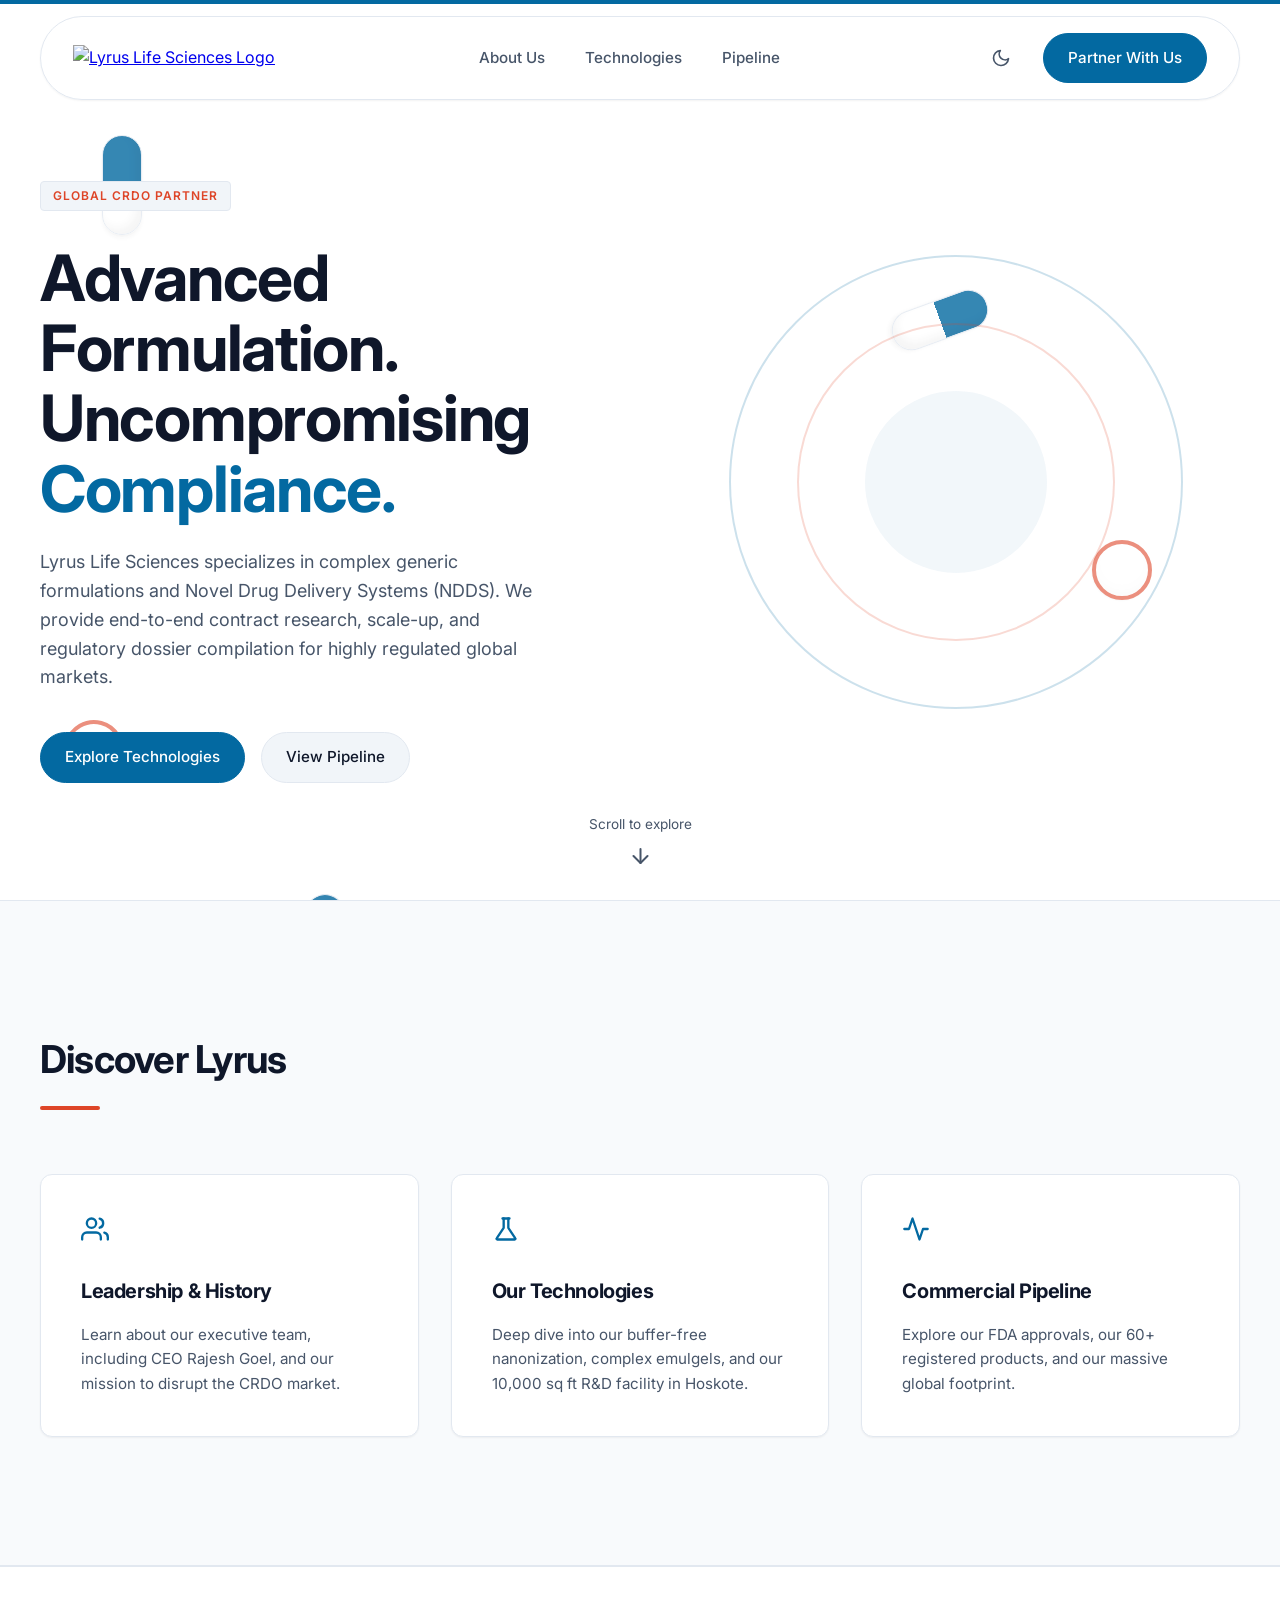
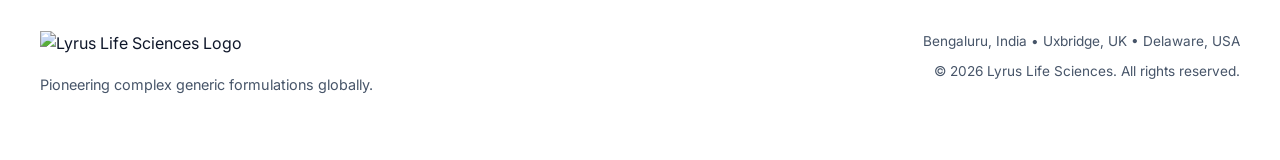
==== pages/website/index.html @ afac27ed "Initial commit: Lyrus Life Sciences Prototype" ====
<!doctype html>
<html lang="en" data-theme="light">
  <head>
    <meta charset="UTF-8" />
    <meta name="viewport" content="width=device-width, initial-scale=1.0" />
    <meta name="description" content="Lyrus Life Sciences - Global Contract Research and Development Organization" />
    <title>Lyrus Life Sciences | CRDO</title>
    <link rel="stylesheet" href="./style.css" />
    <link href="https://fonts.googleapis.com/css2?family=Inter:wght@300;400;500;600;700&display=swap" rel="stylesheet">
  </head>
  <body>
    <div class="scroll-progress"></div>

    <!-- Pharmaceutical Parallax Background (Flowing Tablets) -->
    <div class="parallax-bg">
      <div class="pill-shape flow-1"></div>
      <div class="tablet-shape flow-2"></div>
      <div class="pill-shape flow-3"></div>
      <div class="tablet-shape flow-4"></div>
      <div class="pill-shape flow-5"></div>
    </div>

    <!-- Floating Pill Navigation -->
    <header class="navbar">
      <div class="nav-container">
        <div class="logo">
          <a href="index.html"><img src="https://www.lyruslife.com/wp-content/uploads/2016/11/Lyrus-Logo-150-x-80-2-1.png" alt="Lyrus Life Sciences Logo" height="35"></a>
        </div>
        <ul class="nav-links">
          <li><a href="about.html">About Us</a></li>
          <li><a href="technologies.html">Technologies</a></li>
          <li><a href="pipeline.html">Pipeline</a></li>
        </ul>
        <div class="nav-actions">
          <button id="theme-toggle" class="icon-btn" aria-label="Toggle Theme">
            <svg id="moon-icon" xmlns="http://www.w3.org/2000/svg" width="20" height="20" viewBox="0 0 24 24" fill="none" stroke="currentColor" stroke-width="2" stroke-linecap="round" stroke-linejoin="round"><path d="M21 12.79A9 9 0 1 1 11.21 3 7 7 0 0 0 21 12.79z"></path></svg>
            <svg id="sun-icon" style="display:none;" xmlns="http://www.w3.org/2000/svg" width="20" height="20" viewBox="0 0 24 24" fill="none" stroke="currentColor" stroke-width="2" stroke-linecap="round" stroke-linejoin="round"><circle cx="12" cy="12" r="5"></circle><line x1="12" y1="1" x2="12" y2="3"></line><line x1="12" y1="21" x2="12" y2="23"></line><line x1="4.22" y1="4.22" x2="5.64" y2="5.64"></line><line x1="18.36" y1="18.36" x2="19.78" y2="19.78"></line><line x1="1" y1="12" x2="3" y2="12"></line><line x1="21" y1="12" x2="23" y2="12"></line><line x1="4.22" y1="19.78" x2="5.64" y2="18.36"></line><line x1="18.36" y1="5.64" x2="19.78" y2="4.22"></line></svg>
          </button>
          <a href="#" class="btn-primary">Partner With Us</a>
        </div>
      </div>
    </header>

    <main>
      <!-- Fluid Asymmetrical Hero -->
      <section class="hero hidden-scroll">
        <div class="hero-container">
          <div class="hero-content">
            <div class="badge">Global CRDO Partner</div>
            <h1>Advanced Formulation.<br/>Uncompromising <span class="highlight">Compliance.</span></h1>
            <p>Lyrus Life Sciences specializes in complex generic formulations and Novel Drug Delivery Systems (NDDS). We provide end-to-end contract research, scale-up, and regulatory dossier compilation for highly regulated global markets.</p>
            <div class="hero-actions">
              <a href="technologies.html" class="btn-primary">Explore Technologies</a>
              <a href="pipeline.html" class="btn-secondary">View Pipeline</a>
            </div>
          </div>
          <div class="hero-visual">
            <div class="visual-abstract">
              <div class="circle circle-1"></div>
              <div class="circle circle-2"></div>
              <div class="circle circle-3"></div>
            </div>
          </div>
        </div>
        <div class="scroll-indicator">
          <span>Scroll to explore</span>
          <svg xmlns="http://www.w3.org/2000/svg" width="24" height="24" viewBox="0 0 24 24" fill="none" stroke="currentColor" stroke-width="2" stroke-linecap="round" stroke-linejoin="round"><line x1="12" y1="5" x2="12" y2="19"></line><polyline points="19 12 12 19 5 12"></polyline></svg>
        </div>
      </section>

      <!-- Quick Links Section -->
      <section class="services bg-secondary">
        <div class="section-header hidden-scroll">
          <h2>Discover Lyrus</h2>
          <div class="divider"></div>
        </div>
        
        <div class="services-grid focus-grid">
          <a href="about.html" style="text-decoration: none; color: inherit;">
            <div class="card hidden-scroll delay-1">
              <div class="card-icon">
                <svg xmlns="http://www.w3.org/2000/svg" width="28" height="28" viewBox="0 0 24 24" fill="none" stroke="currentColor" stroke-width="2" stroke-linecap="round" stroke-linejoin="round"><path d="M17 21v-2a4 4 0 0 0-4-4H5a4 4 0 0 0-4 4v2"></path><circle cx="9" cy="7" r="4"></circle><path d="M23 21v-2a4 4 0 0 0-3-3.87"></path><path d="M16 3.13a4 4 0 0 1 0 7.75"></path></svg>
              </div>
              <h3>Leadership & History</h3>
              <p>Learn about our executive team, including CEO Rajesh Goel, and our mission to disrupt the CRDO market.</p>
            </div>
          </a>
          <a href="technologies.html" style="text-decoration: none; color: inherit;">
            <div class="card hidden-scroll delay-2">
              <div class="card-icon">
                <svg xmlns="http://www.w3.org/2000/svg" width="28" height="28" viewBox="0 0 24 24" fill="none" stroke="currentColor" stroke-width="2" stroke-linecap="round" stroke-linejoin="round"><path d="M9 3H15"></path><path d="M10 3V11L4 20C3.7 20.4 4 21 4.5 21H19.5C20 21 20.3 20.4 20 20L14 11V3"></path></svg>
              </div>
              <h3>Our Technologies</h3>
              <p>Deep dive into our buffer-free nanonization, complex emulgels, and our 10,000 sq ft R&D facility in Hoskote.</p>
            </div>
          </a>
          <a href="pipeline.html" style="text-decoration: none; color: inherit;">
            <div class="card hidden-scroll delay-3">
              <div class="card-icon">
                <svg xmlns="http://www.w3.org/2000/svg" width="28" height="28" viewBox="0 0 24 24" fill="none" stroke="currentColor" stroke-width="2" stroke-linecap="round" stroke-linejoin="round"><polyline points="22 12 18 12 15 21 9 3 6 12 2 12"></polyline></svg>
              </div>
              <h3>Commercial Pipeline</h3>
              <p>Explore our FDA approvals, our 60+ registered products, and our massive global footprint.</p>
            </div>
          </a>
        </div>
      </section>
    </main>

    <footer class="footer">
      <div class="footer-container">
        <div class="footer-info">
          <img src="https://www.lyruslife.com/wp-content/uploads/2016/11/Lyrus-Logo-150-x-80-2-1.png" alt="Lyrus Life Sciences Logo" height="30">
          <p class="footer-desc">Pioneering complex generic formulations globally.</p>
        </div>
        <div class="footer-links">
          <p>Bengaluru, India • Uxbridge, UK • Delaware, USA</p>
          <p>&copy; 2026 Lyrus Life Sciences. All rights reserved.</p>
        </div>
      </div>
    </footer>

    <script type="module" src="./main.js"></script>
  </body>
</html>
---- pages/website/style.css ----
:root {
  /* Default Light Theme */
  --bg-primary: #FFFFFF;
  --bg-secondary: #F8FAFC;
  --bg-tertiary: #F1F5F9;
  --text-primary: #0F172A;
  --text-secondary: #475569;
  --border-color: #E2E8F0;
  --brand-orange: #de4528;
  --brand-blue: #0369A1;
  --brand-blue-hover: #0284C7;
  --shadow-sm: 0 1px 2px 0 rgba(0, 0, 0, 0.05);
  --shadow-md: 0 4px 6px -1px rgba(0, 0, 0, 0.05), 0 2px 4px -1px rgba(0, 0, 0, 0.03);
  --shadow-lg: 0 10px 15px -3px rgba(0, 0, 0, 0.1), 0 4px 6px -2px rgba(0, 0, 0, 0.05);
  --shadow-pill: 0 20px 25px -5px rgba(0, 0, 0, 0.1), 0 10px 10px -5px rgba(0, 0, 0, 0.04);
}

[data-theme="dark"] {
  --bg-primary: #0F172A;
  --bg-secondary: #1E293B;
  --bg-tertiary: #334155;
  --text-primary: #F8FAFC;
  --text-secondary: #94A3B8;
  --border-color: #334155;
  --brand-orange: #f25c3e;
  --brand-blue: #38BDF8;
  --brand-blue-hover: #0EA5E9;
  --shadow-md: 0 4px 6px -1px rgba(0, 0, 0, 0.3);
  --shadow-lg: 0 10px 15px -3px rgba(0, 0, 0, 0.4);
  --shadow-pill: 0 20px 25px -5px rgba(0, 0, 0, 0.5);
}

* { margin: 0; padding: 0; box-sizing: border-box; }

body {
  font-family: 'Inter', sans-serif; background-color: var(--bg-primary); color: var(--text-primary);
  overflow-x: hidden; line-height: 1.6; transition: background-color 0.3s ease, color 0.3s ease;
}

h1, h2, h3 { font-weight: 700; letter-spacing: -0.02em; }
.overflow-hidden { overflow: hidden; }

/* CSS Scroll Progress Bar */
.scroll-progress {
  position: fixed; top: 0; left: 0; width: 100%; height: 4px;
  background: var(--brand-blue); z-index: 1000; transform-origin: 0% 50%;
  animation: scroll-progress-anim linear; animation-timeline: scroll();
}
@keyframes scroll-progress-anim { 0% { transform: scaleX(0); } 100% { transform: scaleX(1); } }

/* Pharmaceutical Parallax Background (Tablets & Capsules) */
.parallax-bg { position: fixed; top: 0; left: 0; width: 100%; height: 100vh; z-index: -1; pointer-events: none; overflow: hidden; }

.pill-shape {
  position: absolute; width: 40px; height: 100px; border-radius: 50px;
  background: linear-gradient(180deg, var(--brand-blue) 50%, var(--bg-primary) 50%);
  border: 1px solid var(--border-color);
  box-shadow: inset -5px -5px 10px rgba(0,0,0,0.05), var(--shadow-md);
  opacity: 0.8;
}

.tablet-shape {
  position: absolute; width: 60px; height: 60px; border-radius: 50%;
  background-color: var(--bg-primary); border: 4px solid var(--brand-orange);
  box-shadow: inset -5px -5px 10px rgba(0,0,0,0.02), var(--shadow-sm);
  opacity: 0.6;
}

/* Flow Animations tied to scroll */
.flow-1 { top: 15%; left: 8%; animation: flow-down 10s linear; animation-timeline: scroll(root block); }
.flow-2 { top: 60%; right: 10%; animation: flow-up 10s linear; animation-timeline: scroll(root block); transform: rotate(45deg); }
.flow-3 { bottom: -10%; left: 25%; animation: flow-up-fast 10s linear; animation-timeline: scroll(root block); transform: rotate(-30deg); }
.flow-4 { top: 80%; left: 5%; animation: flow-down-slow 10s linear; animation-timeline: scroll(root block); transform: rotate(15deg); }
.flow-5 { top: 30%; right: 25%; animation: flow-down 10s linear; animation-timeline: scroll(root block); transform: rotate(70deg); }

@keyframes flow-down { from { transform: translateY(0) rotate(0); } to { transform: translateY(600px) rotate(180deg); } }
@keyframes flow-up { from { transform: translateY(0) rotate(45deg); } to { transform: translateY(-800px) rotate(225deg); } }
@keyframes flow-up-fast { from { transform: translateY(0) rotate(-30deg); } to { transform: translateY(-1000px) rotate(150deg); } }
@keyframes flow-down-slow { from { transform: translateY(0) rotate(15deg); } to { transform: translateY(400px) rotate(90deg); } }

/* Floating Pill Navigation */
.navbar {
  position: fixed; top: 1rem; left: 50%; transform: translateX(-50%); width: 95%; max-width: 1200px; padding: 1rem 2rem;
  background-color: rgba(var(--bg-primary-rgb), 0.85); backdrop-filter: blur(16px); -webkit-backdrop-filter: blur(16px);
  border: 1px solid var(--border-color); border-radius: 50px; z-index: 100; transition: all 0.4s cubic-bezier(0.16, 1, 0.3, 1);
  box-shadow: var(--shadow-sm);
}
[data-theme="light"] .navbar { background-color: rgba(255, 255, 255, 0.85); }
[data-theme="dark"] .navbar { background-color: rgba(15, 23, 42, 0.85); }
.navbar.nav-scrolled { padding: 0.6rem 2rem; width: 90%; max-width: 1000px; box-shadow: var(--shadow-pill); border-color: rgba(128, 128, 128, 0.2); }

.nav-container { display: flex; justify-content: space-between; align-items: center; }
.nav-links { list-style: none; display: flex; gap: 2.5rem; }
.nav-links a { color: var(--text-secondary); text-decoration: none; font-weight: 500; font-size: 0.95rem; transition: color 0.2s ease; }
.nav-links a:hover, .nav-links a.active { color: var(--brand-blue); }

.nav-actions { display: flex; align-items: center; gap: 1.5rem; }
.icon-btn { background: transparent; border: none; color: var(--text-secondary); cursor: pointer; display: flex; padding: 0.5rem; border-radius: 50%; transition: background-color 0.2s ease, color 0.2s ease; }
.icon-btn:hover { background-color: var(--bg-tertiary); color: var(--text-primary); }

/* Buttons */
.btn-primary, .btn-secondary, .btn-outline { padding: 0.75rem 1.5rem; border-radius: 50px; font-weight: 500; text-decoration: none; cursor: pointer; transition: all 0.3s ease; font-size: 0.95rem; display: inline-block; text-align: center; }
.btn-primary { background-color: var(--brand-blue); color: #FFFFFF; border: 1px solid var(--brand-blue); }
.btn-primary:hover { background-color: var(--brand-blue-hover); border-color: var(--brand-blue-hover); transform: translateY(-2px); box-shadow: var(--shadow-md); }
.btn-secondary { background-color: var(--bg-tertiary); color: var(--text-primary); border: 1px solid var(--border-color); }
.btn-secondary:hover { background-color: var(--border-color); transform: translateY(-2px); }
.btn-outline { background-color: transparent; color: var(--brand-blue); border: 1px solid var(--brand-blue); }
.btn-outline:hover { background-color: var(--bg-tertiary); }

/* Hero */
.hero { min-height: 100vh; display: flex; flex-direction: column; justify-content: center; padding: 8rem 2rem 4rem 2rem; position: relative; }
.hero-container { max-width: 1200px; margin: 0 auto; display: grid; grid-template-columns: 1fr 1fr; gap: 4rem; align-items: center; width: 100%; }
.hero-content { max-width: 600px; }
.badge { display: inline-block; padding: 0.25rem 0.75rem; border-radius: 4px; font-size: 0.75rem; font-weight: 600; text-transform: uppercase; letter-spacing: 1px; background-color: var(--bg-tertiary); color: var(--brand-orange); border: 1px solid var(--border-color); margin-bottom: 2rem; }
.hero h1 { font-size: clamp(2.5rem, 5vw, 4rem); line-height: 1.1; margin-bottom: 1.5rem; }
.highlight { color: var(--brand-blue); }
.hero p { font-size: 1.125rem; color: var(--text-secondary); margin-bottom: 2.5rem; max-width: 500px; }
.hero-actions { display: flex; gap: 1rem; }

.hero-visual { position: relative; width: 100%; aspect-ratio: 1; display: flex; justify-content: center; align-items: center; }
.visual-abstract { position: relative; width: 80%; height: 80%; }
.circle { position: absolute; border-radius: 50%; border: 2px solid var(--brand-blue); opacity: 0.2; }
.circle-1 { width: 100%; height: 100%; top: 0; left: 0; animation: spin 20s linear infinite; }
.circle-2 { width: 70%; height: 70%; top: 15%; left: 15%; border-color: var(--brand-orange); animation: spin 15s linear infinite reverse; }
.circle-3 { width: 40%; height: 40%; top: 30%; left: 30%; background: var(--brand-blue); opacity: 0.05; }
@keyframes spin { 100% { transform: rotate(360deg); } }

.scroll-indicator { position: absolute; bottom: 2rem; left: 50%; transform: translateX(-50%); display: flex; flex-direction: column; align-items: center; gap: 0.5rem; color: var(--text-secondary); font-size: 0.85rem; animation: bounce 2s infinite; }
@keyframes bounce { 0%, 20%, 50%, 80%, 100% { transform: translateY(0) translateX(-50%); } 40% { transform: translateY(-10px) translateX(-50%); } 60% { transform: translateY(-5px) translateX(-50%); } }

/* Shared Sections */
.bg-secondary { background-color: var(--bg-secondary); border-top: 1px solid var(--border-color); border-bottom: 1px solid var(--border-color); }
.services, .infrastructure, .global-reach, .page-section { max-width: 1200px; margin: 0 auto; padding: 8rem 2rem; }
.services, .global-reach, .infrastructure { max-width: 100%; padding-left: 2rem; padding-right: 2rem; }
.section-header { margin-bottom: 4rem; max-width: 1200px; margin-inline: auto;}
.section-header h2 { font-size: clamp(2rem, 3vw, 2.5rem); margin-bottom: 1rem; }
.divider { width: 60px; height: 4px; background-color: var(--brand-orange); border-radius: 2px; margin-bottom: 1.5rem; }
.section-header p { color: var(--text-secondary); font-size: 1.1rem; max-width: 600px; }

/* Infrastructure Section */
.infra-container { display: grid; grid-template-columns: 1fr 1fr; gap: 4rem; max-width: 1200px; margin: 0 auto; align-items: center; }
.infra-visual { background-color: var(--bg-tertiary); border: 1px solid var(--border-color); border-radius: 12px; aspect-ratio: 4/3; display: flex; align-items: center; justify-content: center; overflow: hidden; }
.infra-mock-img { display: flex; flex-direction: column; align-items: center; color: var(--text-secondary); gap: 1rem; }
.scroll-scale { animation: scale-up linear; animation-timeline: view(); animation-range: entry 10% cover 50%; }
@keyframes scale-up { from { transform: scale(0.8) translateY(50px); opacity: 0; } to { transform: scale(1) translateY(0); opacity: 1; } }
.infra-content h2 { font-size: 2rem; margin: 1rem 0; }
.infra-content p { color: var(--text-secondary); margin-bottom: 1.5rem; font-size: 1.05rem; }
.infra-list { list-style: none; display: flex; flex-direction: column; gap: 1rem; }
.infra-list li { display: flex; align-items: center; gap: 0.75rem; font-weight: 500; color: var(--text-primary); }
.infra-list svg { color: var(--brand-blue); }

/* Interactive Focus Grid */
.services-grid { display: grid; grid-template-columns: repeat(auto-fit, minmax(320px, 1fr)); gap: 2rem; max-width: 1200px; margin: 0 auto; }
.card { background-color: var(--bg-primary); border: 1px solid var(--border-color); border-radius: 12px; padding: 2.5rem; box-shadow: var(--shadow-sm); transition: transform 0.4s cubic-bezier(0.16, 1, 0.3, 1), box-shadow 0.4s ease, filter 0.4s ease, opacity 0.4s ease; }
.card-icon { color: var(--brand-blue); margin-bottom: 1.5rem; transition: transform 0.3s ease; }
.card h3 { font-size: 1.25rem; margin-bottom: 1rem; }
.card p { color: var(--text-secondary); font-size: 0.95rem; }
.focus-grid:has(.card:hover) .card:not(:hover) { opacity: 0.5; filter: grayscale(40%) blur(1px); transform: scale(0.98); }
.card:hover { transform: translateY(-8px) scale(1.02); box-shadow: var(--shadow-lg); border-color: var(--brand-blue); }
.card:hover .card-icon { transform: scale(1.1); }

/* Pipeline Section */
.pipeline-container { display: flex; align-items: center; justify-content: space-between; gap: 4rem; }
.pipeline-content { flex: 1; }
.badge-success { color: #059669; background-color: rgba(5, 150, 105, 0.1); border-color: rgba(5, 150, 105, 0.2); }
[data-theme="dark"] .badge-success { color: #34D399; }
.pipeline-content h2 { font-size: clamp(1.8rem, 2.5vw, 2.5rem); margin-bottom: 1.5rem; }
.pipeline-content p { color: var(--text-secondary); margin-bottom: 2rem; font-size: 1.1rem;}
.pipeline-stats { display: flex; gap: 3rem; padding: 3rem; background-color: var(--bg-tertiary); border-radius: 16px; border: 1px solid var(--border-color); }
.stat { display: flex; flex-direction: column; }
.stat-number { font-size: 3.5rem; font-weight: 700; color: var(--brand-orange); line-height: 1; }
.stat-label { color: var(--text-primary); font-weight: 500; font-size: 0.95rem; margin-top: 0.75rem; }

/* Content Blocks for Subpages */
.page-header { padding: 10rem 2rem 4rem 2rem; text-align: center; background-color: var(--bg-secondary); border-bottom: 1px solid var(--border-color); }
.page-header h1 { font-size: clamp(2.5rem, 4vw, 3.5rem); margin-bottom: 1rem; }
.page-header p { color: var(--text-secondary); font-size: 1.1rem; max-width: 600px; margin: 0 auto; }
.content-grid { display: grid; grid-template-columns: 1fr 1fr; gap: 3rem; margin-bottom: 4rem; }
.content-block h3 { margin-bottom: 1rem; color: var(--brand-blue); }
.content-block p { color: var(--text-secondary); margin-bottom: 1.5rem; }

/* Profile Cards for Leadership */
.profile-grid { display: grid; grid-template-columns: repeat(auto-fit, minmax(300px, 1fr)); gap: 2rem; }
.profile-card { background-color: var(--bg-primary); border: 1px solid var(--border-color); border-radius: 8px; padding: 2rem; text-align: center; }
.profile-avatar { width: 100px; height: 100px; border-radius: 50%; background-color: var(--bg-tertiary); margin: 0 auto 1.5rem auto; display: flex; align-items: center; justify-content: center; color: var(--text-secondary); font-size: 2rem; font-weight: bold; }
.profile-card h3 { margin-bottom: 0.5rem; }
.profile-title { color: var(--brand-orange); font-weight: 600; font-size: 0.9rem; margin-bottom: 1rem; }

/* Global Footprint */
.horizontal-scroll-container { width: 100vw; position: relative; left: 50%; right: 50%; margin-left: -50vw; margin-right: -50vw; overflow: hidden; padding: 2rem 0; }
.scroll-track { display: flex; gap: 2rem; width: max-content; padding: 0 10vw; animation: slide-left linear; animation-timeline: view(); animation-range: entry 0% cover 100%; }
.market-card { width: 350px; background-color: var(--bg-primary); border: 1px solid var(--border-color); border-radius: 12px; padding: 2rem; box-shadow: var(--shadow-sm); flex-shrink: 0; }
.market-card h3 { color: var(--brand-blue); margin-bottom: 1rem; font-size: 1.25rem; }
.market-card p { color: var(--text-secondary); }
@keyframes slide-left { 0% { transform: translateX(200px); } 100% { transform: translateX(-400px); } }

/* Footer */
.footer { border-top: 1px solid var(--border-color); background-color: var(--bg-primary); padding: 4rem 2rem; }
.footer-container { max-width: 1200px; margin: 0 auto; display: flex; justify-content: space-between; align-items: flex-start; flex-wrap: wrap; gap: 2rem; }
.footer-desc { color: var(--text-secondary); font-size: 0.9rem; margin-top: 1rem; }
.footer-links p { color: var(--text-secondary); font-size: 0.85rem; text-align: right; margin-bottom: 0.5rem; }

/* Entrance Choreography */
.hidden-scroll { opacity: 0; filter: blur(8px); transform: translateY(40px) scale(0.95); transition: opacity 0.8s cubic-bezier(0.16, 1, 0.3, 1), transform 0.8s cubic-bezier(0.16, 1, 0.3, 1), filter 0.8s cubic-bezier(0.16, 1, 0.3, 1); }
.show-scroll { opacity: 1; filter: blur(0); transform: translateY(0) scale(1); }
.delay-1 { transition-delay: 0.1s; }
.delay-2 { transition-delay: 0.2s; }
.delay-3 { transition-delay: 0.3s; }

/* Responsive Adjustments */
@media (max-width: 900px) {
  .hero-container, .infra-container, .content-grid, .pipeline-container { grid-template-columns: 1fr; text-align: center; }
  .hero-content, .infra-content { margin: 0 auto; }
  .hero-actions { justify-content: center; }
  .section-header { text-align: center; }
  .divider { margin-inline: auto; }
  .infra-list { align-items: center; }
  .pipeline-stats { width: 100%; justify-content: space-around; flex-wrap: wrap;}
}
@media (max-width: 768px) {
  .nav-links { display: none; }
  .navbar { border-radius: 8px; width: 95%; }
  .navbar.nav-scrolled { width: 95%; border-radius: 8px; }
  .footer-container { flex-direction: column; text-align: center; }
  .footer-links p { text-align: center; }
}
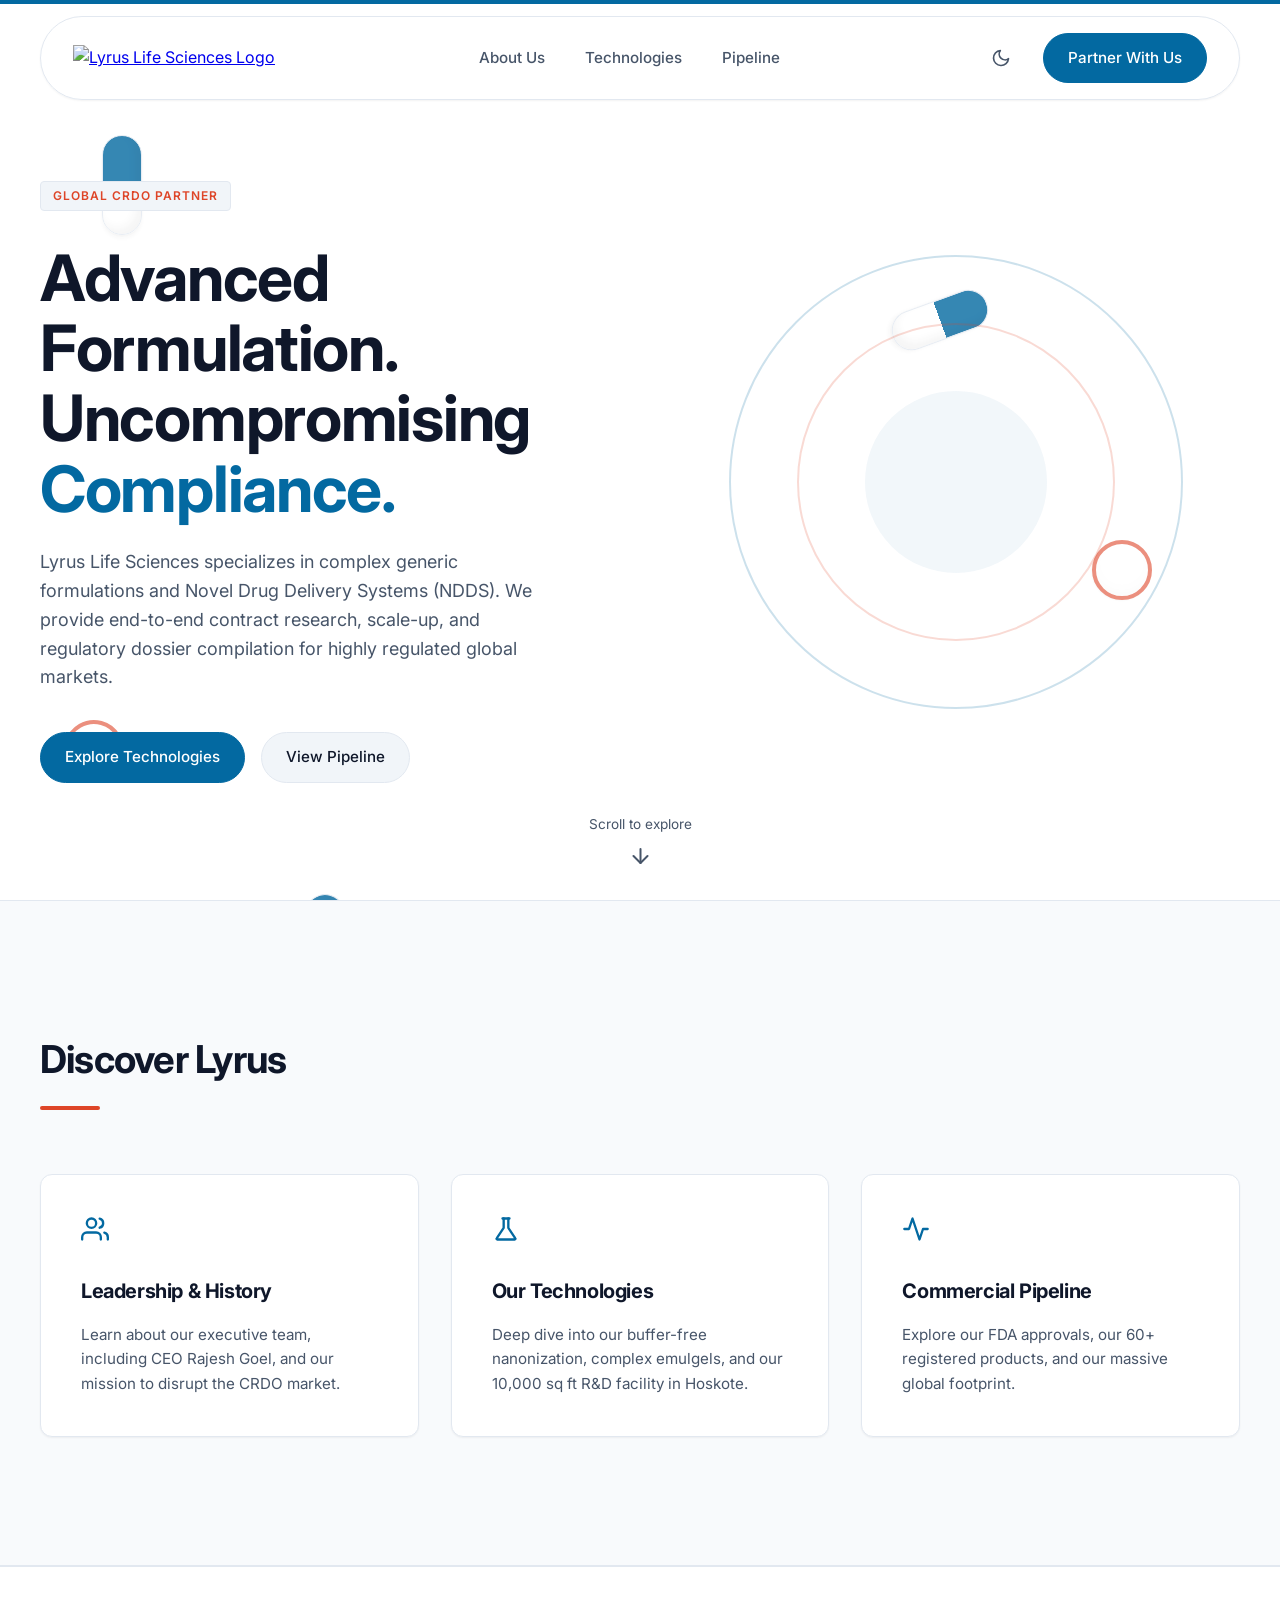
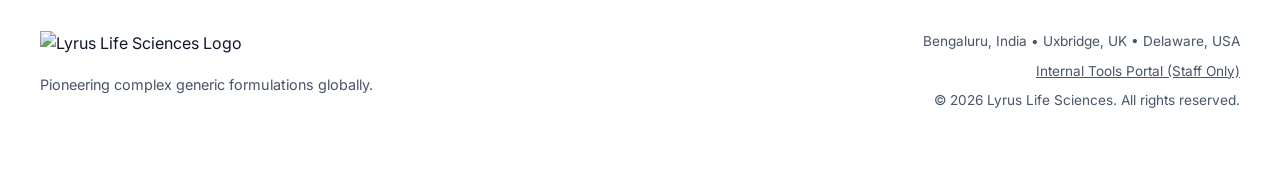
==== commit 4407e85e: "Make internal tools mobile-responsive and add footer link" ====
--- a/pages/website/index.html
+++ b/pages/website/index.html
@@ -32,6 +32,9 @@
           <li><a href="pipeline.html">Pipeline</a></li>
         </ul>
         <div class="nav-actions">
+          <button id="mobile-menu-btn" class="icon-btn mobile-menu-btn" aria-label="Menu">
+            <svg xmlns="http://www.w3.org/2000/svg" width="24" height="24" viewBox="0 0 24 24" fill="none" stroke="currentColor" stroke-width="2" stroke-linecap="round" stroke-linejoin="round"><line x1="3" y1="12" x2="21" y2="12"></line><line x1="3" y1="6" x2="21" y2="6"></line><line x1="3" y1="18" x2="21" y2="18"></line></svg>
+          </button>
           <button id="theme-toggle" class="icon-btn" aria-label="Toggle Theme">
             <svg id="moon-icon" xmlns="http://www.w3.org/2000/svg" width="20" height="20" viewBox="0 0 24 24" fill="none" stroke="currentColor" stroke-width="2" stroke-linecap="round" stroke-linejoin="round"><path d="M21 12.79A9 9 0 1 1 11.21 3 7 7 0 0 0 21 12.79z"></path></svg>
             <svg id="sun-icon" style="display:none;" xmlns="http://www.w3.org/2000/svg" width="20" height="20" viewBox="0 0 24 24" fill="none" stroke="currentColor" stroke-width="2" stroke-linecap="round" stroke-linejoin="round"><circle cx="12" cy="12" r="5"></circle><line x1="12" y1="1" x2="12" y2="3"></line><line x1="12" y1="21" x2="12" y2="23"></line><line x1="4.22" y1="4.22" x2="5.64" y2="5.64"></line><line x1="18.36" y1="18.36" x2="19.78" y2="19.78"></line><line x1="1" y1="12" x2="3" y2="12"></line><line x1="21" y1="12" x2="23" y2="12"></line><line x1="4.22" y1="19.78" x2="5.64" y2="18.36"></line><line x1="18.36" y1="5.64" x2="19.78" y2="4.22"></line></svg>
@@ -115,6 +118,7 @@
         </div>
         <div class="footer-links">
           <p>Bengaluru, India • Uxbridge, UK • Delaware, USA</p>
+          <p><a href="../../tools/index.html" style="color: var(--text-muted); text-decoration: underline; font-size: 0.85rem;">Internal Tools Portal (Staff Only)</a></p>
           <p>&copy; 2026 Lyrus Life Sciences. All rights reserved.</p>
         </div>
       </div>
--- a/pages/website/style.css
+++ b/pages/website/style.css
@@ -217,10 +217,42 @@
   .infra-list { align-items: center; }
   .pipeline-stats { width: 100%; justify-content: space-around; flex-wrap: wrap;}
 }
+
+.mobile-menu-btn { display: none; }
+
 @media (max-width: 768px) {
-  .nav-links { display: none; }
+  .mobile-menu-btn { display: flex; }
+  .nav-links {
+    display: none;
+    position: absolute;
+    top: 100%;
+    left: 0;
+    width: 100%;
+    background-color: var(--bg-primary);
+    flex-direction: column;
+    gap: 1rem;
+    padding: 1rem 2rem;
+    border-radius: 8px;
+    box-shadow: var(--shadow-md);
+    border: 1px solid var(--border-color);
+    margin-top: 0.5rem;
+    align-items: center;
+  }
+  .nav-links.active {
+    display: flex;
+  }
   .navbar { border-radius: 8px; width: 95%; }
   .navbar.nav-scrolled { width: 95%; border-radius: 8px; }
+  
+  /* Reduce padding for mobile */
+  .hero { padding: 8rem 1.5rem 4rem 1.5rem; }
+  .services, .infrastructure, .global-reach, .page-section { padding: 4rem 1.5rem; }
+  .page-header { padding: 8rem 1.5rem 2rem 1.5rem; }
+  
+  /* Scale down parallax drug elements */
+  .pill-shape { width: 25px; height: 60px; }
+  .tablet-shape { width: 40px; height: 40px; }
+
   .footer-container { flex-direction: column; text-align: center; }
   .footer-links p { text-align: center; }
 }
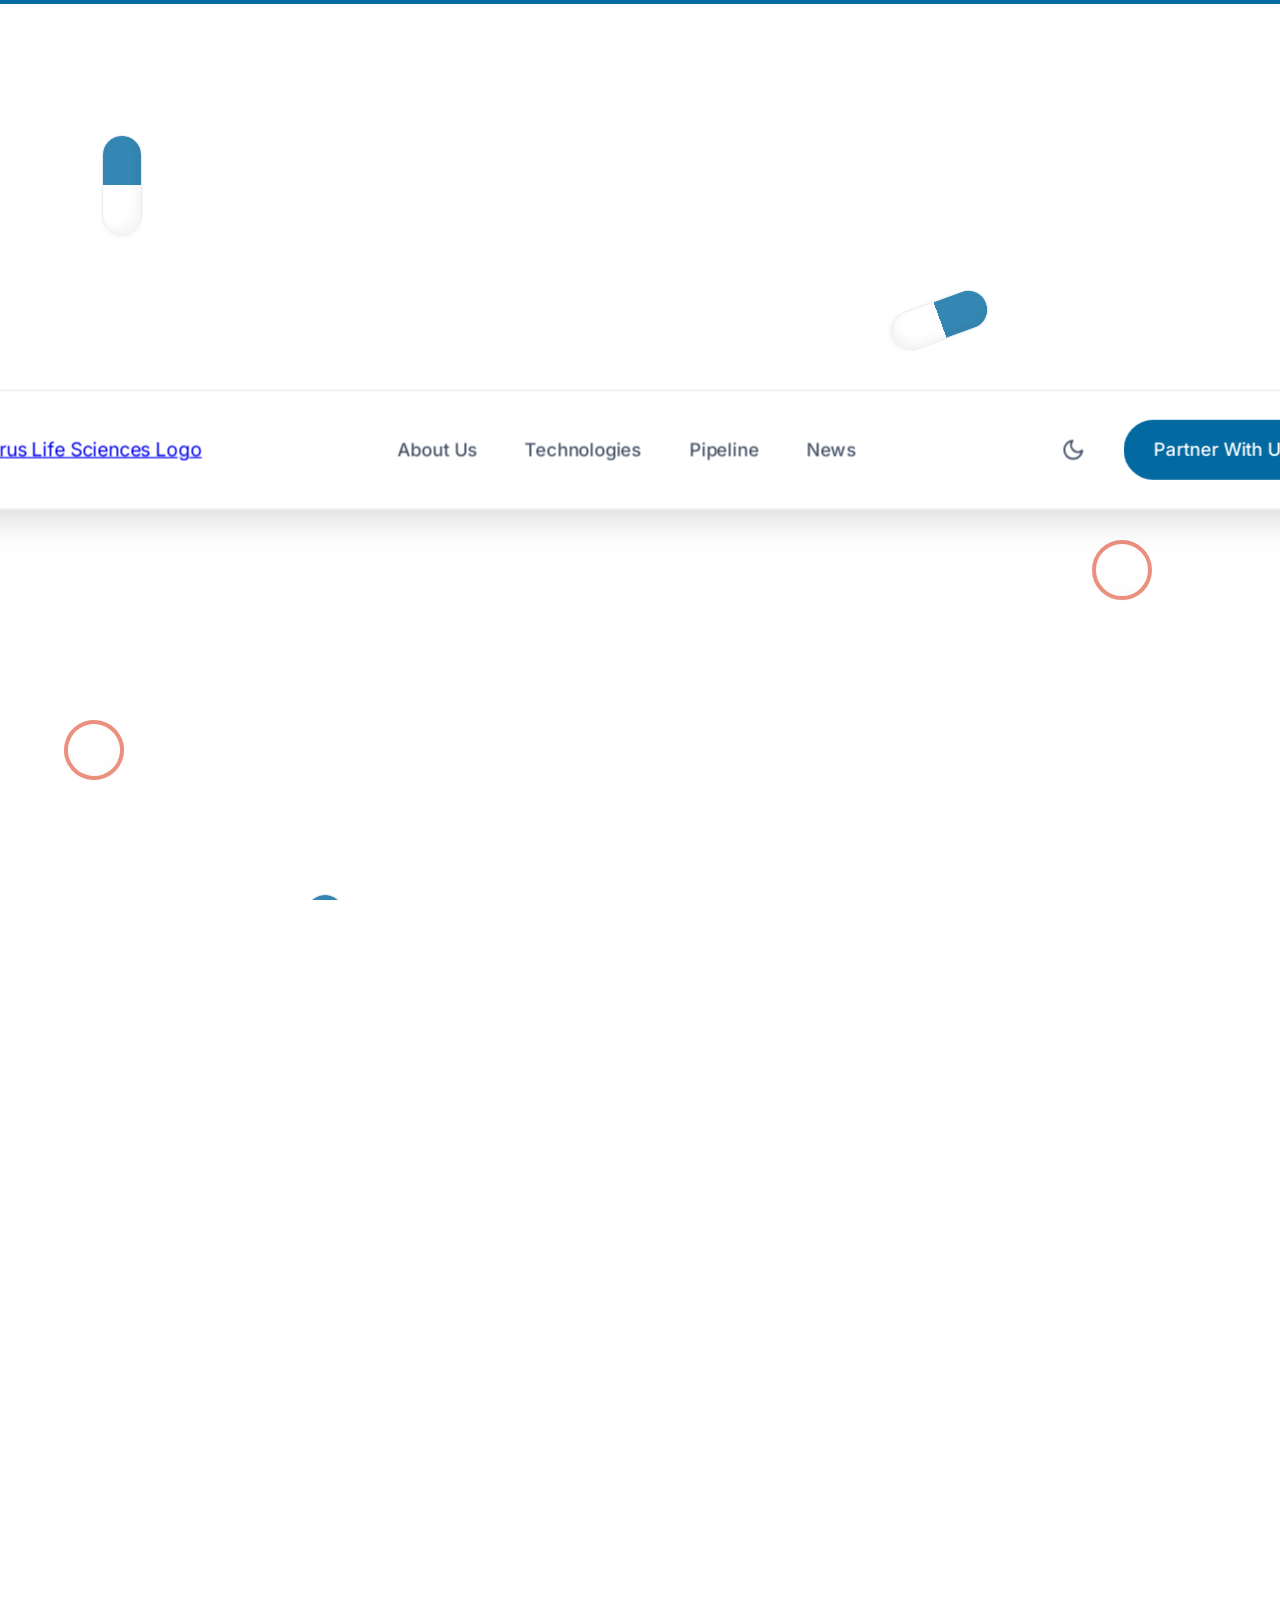
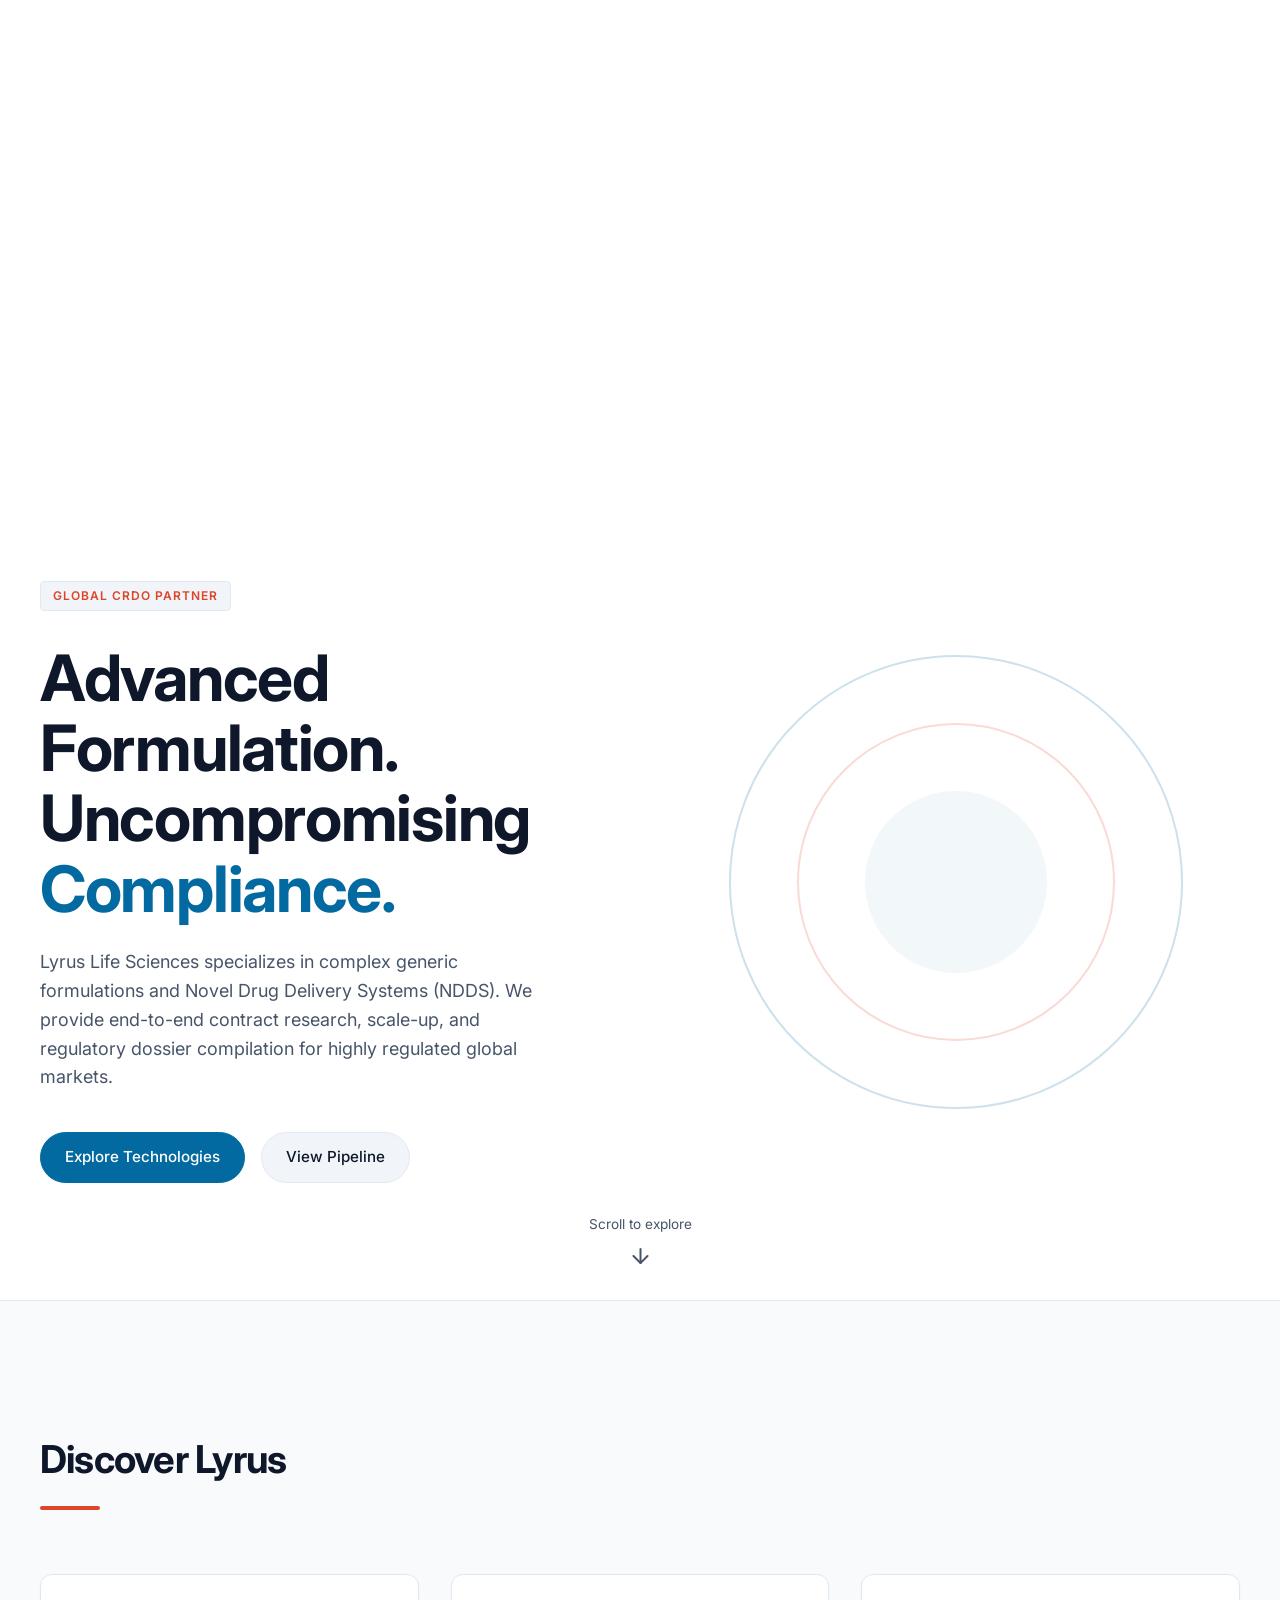
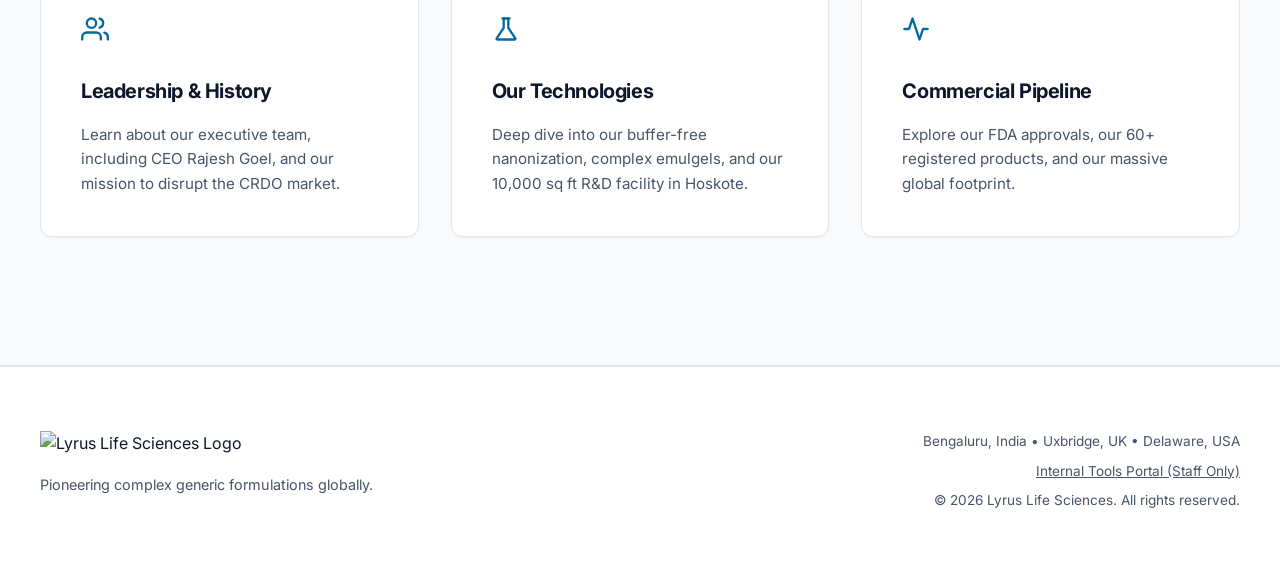
==== commit 6d07a1d7: "Redesign Internal Agents Dashboard and Individual Apps with Glassmorphism and animations. Also pushe" ====
--- a/pages/website/index.html
+++ b/pages/website/index.html
@@ -20,8 +20,15 @@
       <div class="pill-shape flow-5"></div>
     </div>
 
-    <!-- Floating Pill Navigation -->
-    <header class="navbar">
+    <!-- Scrollytelling Intro -->
+    <div id="intro-sequence">
+      <div class="intro-sticky">
+        <div class="intro-text" id="intro-text-1">Welcome to the Future of CDMO</div>
+        <div class="intro-text" id="intro-text-2">We engineer the impossible.</div>
+        <div class="intro-text" id="intro-text-3">Lyrus Life Sciences.</div>
+        
+        <!-- Floating Pill Navigation (Starts centered, animates to top) -->
+        <header class="navbar" id="main-nav">
       <div class="nav-container">
         <div class="logo">
           <a href="index.html"><img src="https://www.lyruslife.com/wp-content/uploads/2016/11/Lyrus-Logo-150-x-80-2-1.png" alt="Lyrus Life Sciences Logo" height="35"></a>
@@ -30,6 +37,7 @@
           <li><a href="about.html">About Us</a></li>
           <li><a href="technologies.html">Technologies</a></li>
           <li><a href="pipeline.html">Pipeline</a></li>
+          <li><a href="blogs.html">News</a></li>
         </ul>
         <div class="nav-actions">
           <button id="mobile-menu-btn" class="icon-btn mobile-menu-btn" aria-label="Menu">
@@ -43,6 +51,10 @@
         </div>
       </div>
     </header>
+      </div> <!-- End intro-sticky -->
+    </div> <!-- End intro-sequence -->
+
+    <main id="main-content">
 
     <main>
       <!-- Fluid Asymmetrical Hero -->
--- a/pages/website/style.css
+++ b/pages/website/style.css
@@ -80,14 +80,20 @@
 
 /* Floating Pill Navigation */
 .navbar {
-  position: fixed; top: 1rem; left: 50%; transform: translateX(-50%); width: 95%; max-width: 1200px; padding: 1rem 2rem;
+  position: absolute; top: 50%; left: 50%; transform: translate(-50%, -50%) scale(1.2); width: 95%; max-width: 1200px; padding: 1.5rem 2rem;
   background-color: rgba(var(--bg-primary-rgb), 0.85); backdrop-filter: blur(16px); -webkit-backdrop-filter: blur(16px);
-  border: 1px solid var(--border-color); border-radius: 50px; z-index: 100; transition: all 0.4s cubic-bezier(0.16, 1, 0.3, 1);
-  box-shadow: var(--shadow-sm);
+  border: 1px solid var(--border-color); border-radius: 50px; z-index: 100; transition: background-color 0.4s ease, border-color 0.4s ease;
+  box-shadow: var(--shadow-pill);
 }
 [data-theme="light"] .navbar { background-color: rgba(255, 255, 255, 0.85); }
 [data-theme="dark"] .navbar { background-color: rgba(15, 23, 42, 0.85); }
-.navbar.nav-scrolled { padding: 0.6rem 2rem; width: 90%; max-width: 1000px; box-shadow: var(--shadow-pill); border-color: rgba(128, 128, 128, 0.2); }
+.navbar.nav-scrolled { position: fixed; top: 1rem; transform: translateX(-50%) scale(1); padding: 0.6rem 2rem; width: 90%; max-width: 1000px; box-shadow: var(--shadow-pill); border-color: rgba(128, 128, 128, 0.2); }
+
+/* Scrollytelling Intro */
+#intro-sequence { height: 400vh; position: relative; width: 100%; z-index: 50; }
+.intro-sticky { position: sticky; top: 0; height: 100vh; width: 100%; display: flex; align-items: center; justify-content: center; overflow: hidden; }
+.intro-text { position: absolute; font-size: clamp(2rem, 5vw, 4.5rem); font-weight: 700; text-align: center; color: var(--text-primary); opacity: 0; transform: translateY(50px) scale(0.9); transition: opacity 0.1s, transform 0.1s; max-width: 800px; line-height: 1.1; padding: 0 1rem; }
+.intro-text span { color: var(--brand-blue); }
 
 .nav-container { display: flex; justify-content: space-between; align-items: center; }
 .nav-links { list-style: none; display: flex; gap: 2.5rem; }
@@ -255,4 +261,9 @@
 
   .footer-container { flex-direction: column; text-align: center; }
   .footer-links p { text-align: center; }
-}
+
+  /* Scrollytelling Mobile Fix */
+  .intro-text { font-size: 2rem; }
+  .navbar { width: 90%; padding: 1rem; transform: translate(-50%, -50%) scale(1); }
+  .navbar.nav-scrolled { width: 95%; top: 0.5rem; padding: 0.5rem 1rem; }
+}
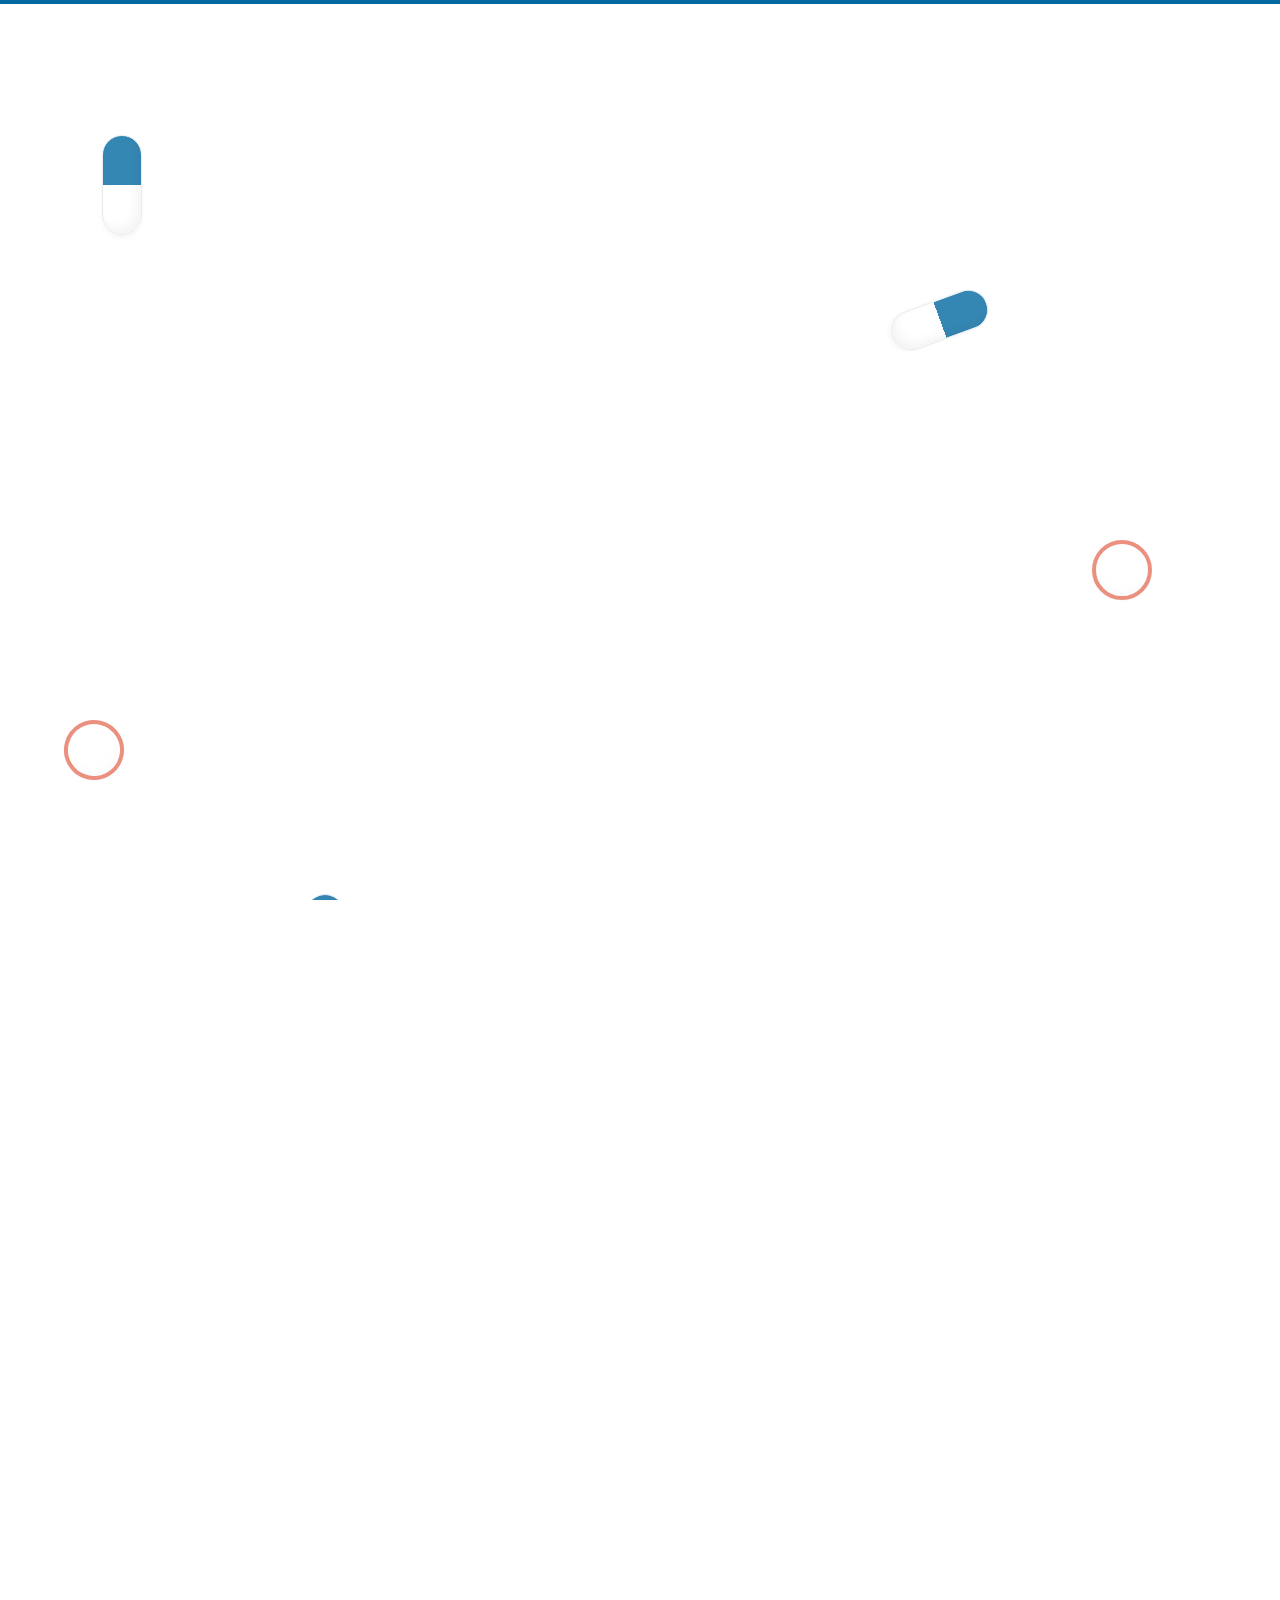
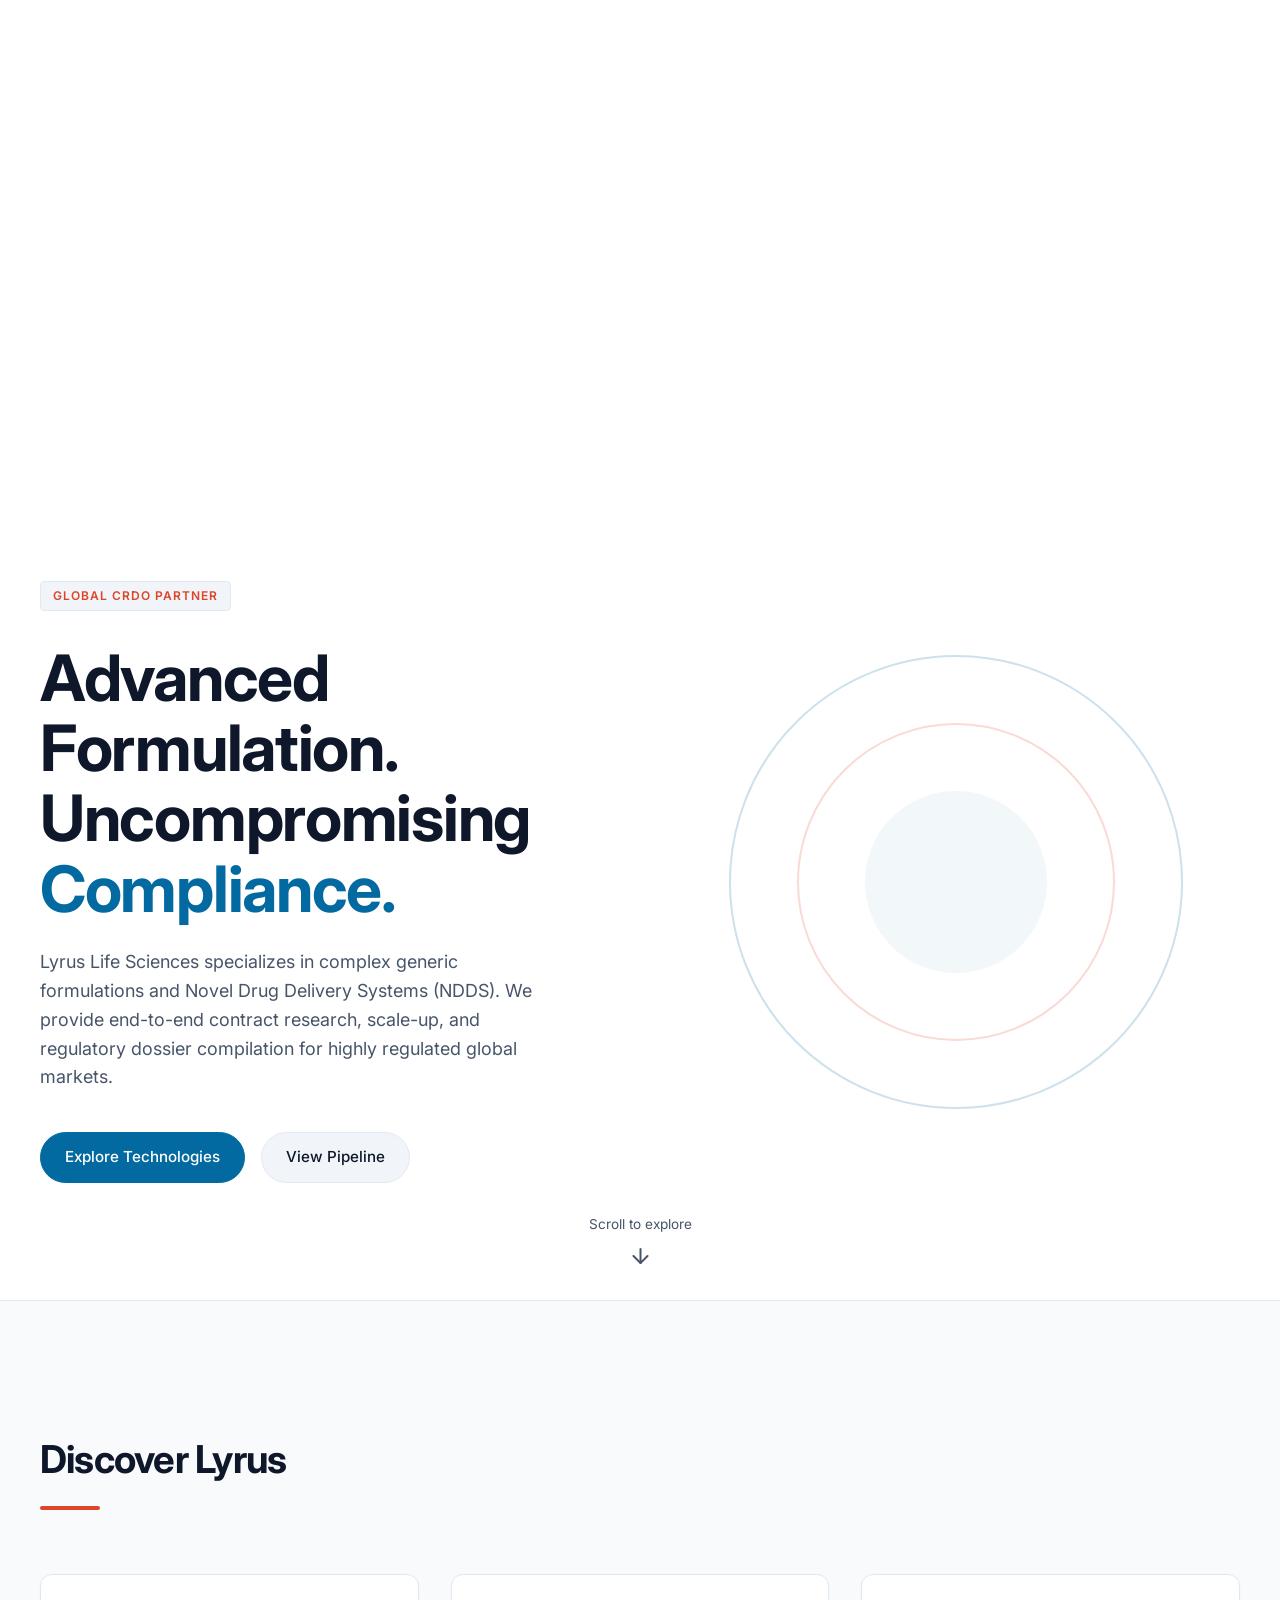
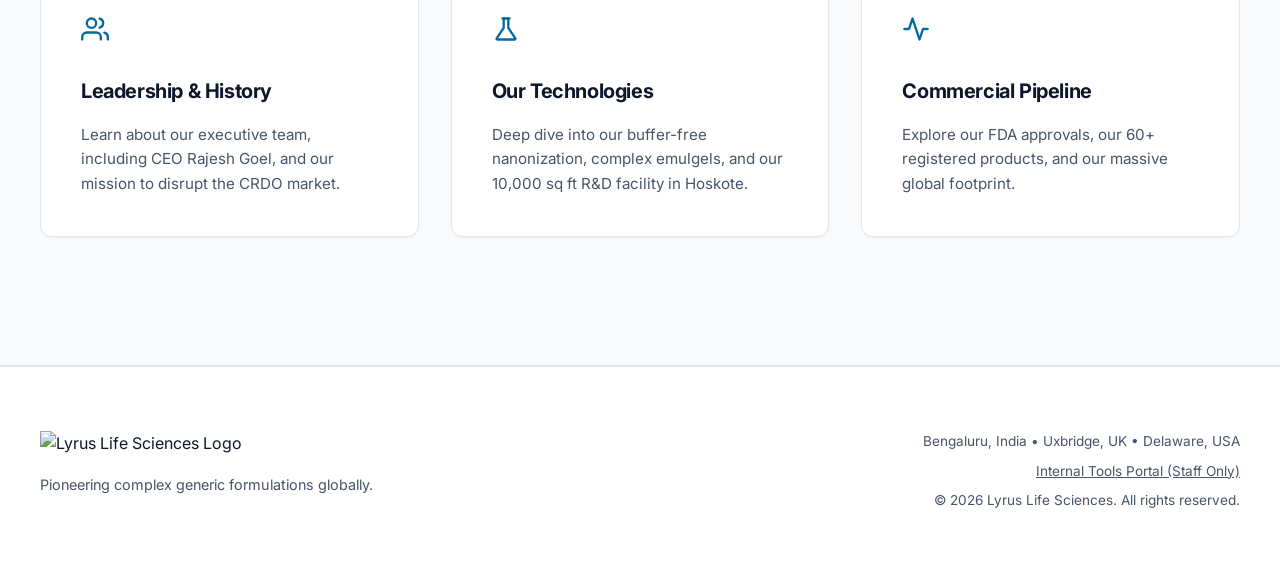
==== commit 6e9f8d6b: "design and bug fixes" ====
--- a/pages/website/index.html
+++ b/pages/website/index.html
@@ -8,8 +8,34 @@
     <link rel="stylesheet" href="./style.css" />
     <link href="https://fonts.googleapis.com/css2?family=Inter:wght@300;400;500;600;700&display=swap" rel="stylesheet">
   </head>
-  <body>
+  <body data-page="home">
     <div class="scroll-progress"></div>
+
+    <!-- Top Navigation -->
+    <header class="navbar nav-scrolled" id="main-nav" style="opacity: 0; pointer-events: none; transition: opacity 0.5s;">
+      <div class="nav-container">
+        <div class="logo">
+          <a href="index.html"><img src="https://www.lyruslife.com/wp-content/uploads/2016/11/Lyrus-Logo-150-x-80-2-1.png" alt="Lyrus Life Sciences Logo" height="35"></a>
+        </div>
+        <ul class="nav-links">
+          <li><a href="about.html">About Us</a></li>
+          <li><a href="technologies.html">Technologies</a></li>
+          <li><a href="pipeline.html">Pipeline</a></li>
+          <li><a href="blogs.html">News</a></li>
+          <li class="show-mobile-only"><a href="#" class="btn-primary" style="width: 100%; text-align: center;">Partner With Us</a></li>
+        </ul>
+        <div class="nav-actions">
+          <button id="mobile-menu-btn" class="icon-btn mobile-menu-btn" aria-label="Menu">
+            <svg xmlns="http://www.w3.org/2000/svg" width="24" height="24" viewBox="0 0 24 24" fill="none" stroke="currentColor" stroke-width="2" stroke-linecap="round" stroke-linejoin="round"><line x1="3" y1="12" x2="21" y2="12"></line><line x1="3" y1="6" x2="21" y2="6"></line><line x1="3" y1="18" x2="21" y2="18"></line></svg>
+          </button>
+          <button id="theme-toggle" class="icon-btn" aria-label="Toggle Theme">
+            <svg id="moon-icon" xmlns="http://www.w3.org/2000/svg" width="20" height="20" viewBox="0 0 24 24" fill="none" stroke="currentColor" stroke-width="2" stroke-linecap="round" stroke-linejoin="round"><path d="M21 12.79A9 9 0 1 1 11.21 3 7 7 0 0 0 21 12.79z"></path></svg>
+            <svg id="sun-icon" style="display:none;" xmlns="http://www.w3.org/2000/svg" width="20" height="20" viewBox="0 0 24 24" fill="none" stroke="currentColor" stroke-width="2" stroke-linecap="round" stroke-linejoin="round"><circle cx="12" cy="12" r="5"></circle><line x1="12" y1="1" x2="12" y2="3"></line><line x1="12" y1="21" x2="12" y2="23"></line><line x1="4.22" y1="4.22" x2="5.64" y2="5.64"></line><line x1="18.36" y1="18.36" x2="19.78" y2="19.78"></line><line x1="1" y1="12" x2="3" y2="12"></line><line x1="21" y1="12" x2="23" y2="12"></line><line x1="4.22" y1="19.78" x2="5.64" y2="18.36"></line><line x1="18.36" y1="5.64" x2="19.78" y2="4.22"></line></svg>
+          </button>
+          <a href="#" class="btn-primary hide-mobile">Partner With Us</a>
+        </div>
+      </div>
+    </header>
 
     <!-- Pharmaceutical Parallax Background (Flowing Tablets) -->
     <div class="parallax-bg">
@@ -23,34 +49,22 @@
     <!-- Scrollytelling Intro -->
     <div id="intro-sequence">
       <div class="intro-sticky">
-        <div class="intro-text" id="intro-text-1">Welcome to the Future of CDMO</div>
-        <div class="intro-text" id="intro-text-2">We engineer the impossible.</div>
-        <div class="intro-text" id="intro-text-3">Lyrus Life Sciences.</div>
-        
-        <!-- Floating Pill Navigation (Starts centered, animates to top) -->
-        <header class="navbar" id="main-nav">
-      <div class="nav-container">
-        <div class="logo">
-          <a href="index.html"><img src="https://www.lyruslife.com/wp-content/uploads/2016/11/Lyrus-Logo-150-x-80-2-1.png" alt="Lyrus Life Sciences Logo" height="35"></a>
+        <div class="intro-step" id="intro-step-1">
+          <div class="intro-icon"><svg xmlns="http://www.w3.org/2000/svg" width="64" height="64" viewBox="0 0 24 24" fill="none" stroke="var(--brand-blue)" stroke-width="1.5" stroke-linecap="round" stroke-linejoin="round"><circle cx="11" cy="11" r="8"></circle><line x1="21" y1="21" x2="16.65" y2="16.65"></line></svg></div>
+          <div class="intro-text">1. Research & Discover<br><span>Identifying new possibilities.</span></div>
         </div>
-        <ul class="nav-links">
-          <li><a href="about.html">About Us</a></li>
-          <li><a href="technologies.html">Technologies</a></li>
-          <li><a href="pipeline.html">Pipeline</a></li>
-          <li><a href="blogs.html">News</a></li>
-        </ul>
-        <div class="nav-actions">
-          <button id="mobile-menu-btn" class="icon-btn mobile-menu-btn" aria-label="Menu">
-            <svg xmlns="http://www.w3.org/2000/svg" width="24" height="24" viewBox="0 0 24 24" fill="none" stroke="currentColor" stroke-width="2" stroke-linecap="round" stroke-linejoin="round"><line x1="3" y1="12" x2="21" y2="12"></line><line x1="3" y1="6" x2="21" y2="6"></line><line x1="3" y1="18" x2="21" y2="18"></line></svg>
-          </button>
-          <button id="theme-toggle" class="icon-btn" aria-label="Toggle Theme">
-            <svg id="moon-icon" xmlns="http://www.w3.org/2000/svg" width="20" height="20" viewBox="0 0 24 24" fill="none" stroke="currentColor" stroke-width="2" stroke-linecap="round" stroke-linejoin="round"><path d="M21 12.79A9 9 0 1 1 11.21 3 7 7 0 0 0 21 12.79z"></path></svg>
-            <svg id="sun-icon" style="display:none;" xmlns="http://www.w3.org/2000/svg" width="20" height="20" viewBox="0 0 24 24" fill="none" stroke="currentColor" stroke-width="2" stroke-linecap="round" stroke-linejoin="round"><circle cx="12" cy="12" r="5"></circle><line x1="12" y1="1" x2="12" y2="3"></line><line x1="12" y1="21" x2="12" y2="23"></line><line x1="4.22" y1="4.22" x2="5.64" y2="5.64"></line><line x1="18.36" y1="18.36" x2="19.78" y2="19.78"></line><line x1="1" y1="12" x2="3" y2="12"></line><line x1="21" y1="12" x2="23" y2="12"></line><line x1="4.22" y1="19.78" x2="5.64" y2="18.36"></line><line x1="18.36" y1="5.64" x2="19.78" y2="4.22"></line></svg>
-          </button>
-          <a href="#" class="btn-primary">Partner With Us</a>
+        <div class="intro-step" id="intro-step-2">
+          <div class="intro-icon"><svg xmlns="http://www.w3.org/2000/svg" width="64" height="64" viewBox="0 0 24 24" fill="none" stroke="var(--brand-orange)" stroke-width="1.5" stroke-linecap="round" stroke-linejoin="round"><rect x="3" y="3" width="18" height="18" rx="2" ry="2"></rect><line x1="3" y1="9" x2="21" y2="9"></line><line x1="9" y1="21" x2="9" y2="9"></line></svg></div>
+          <div class="intro-text">2. Analyze & Model<br><span>In silico thermodynamic predictions.</span></div>
         </div>
-      </div>
-    </header>
+        <div class="intro-step" id="intro-step-3">
+          <div class="intro-icon"><svg xmlns="http://www.w3.org/2000/svg" width="64" height="64" viewBox="0 0 24 24" fill="none" stroke="var(--success)" stroke-width="1.5" stroke-linecap="round" stroke-linejoin="round"><path d="M14 2H6a2 2 0 0 0-2 2v16a2 2 0 0 0 2 2h12a2 2 0 0 0 2-2V8z"></path><polyline points="14 2 14 8 20 8"></polyline><line x1="16" y1="13" x2="8" y2="13"></line><line x1="16" y1="17" x2="8" y2="17"></line><polyline points="10 9 9 9 8 9"></polyline></svg></div>
+          <div class="intro-text">3. Formulate & File<br><span>Automating eCTD dossier generation.</span></div>
+        </div>
+        <div class="intro-step" id="intro-step-4">
+          <div class="intro-icon"><svg xmlns="http://www.w3.org/2000/svg" width="64" height="64" viewBox="0 0 24 24" fill="none" stroke="var(--text-primary)" stroke-width="1.5" stroke-linecap="round" stroke-linejoin="round"><circle cx="12" cy="12" r="10"></circle><polyline points="12 6 12 12 16 14"></polyline></svg></div>
+          <div class="intro-text">We are Lyrus Life Sciences.<br><span>Engineering the impossible.</span></div>
+        </div>
       </div> <!-- End intro-sticky -->
     </div> <!-- End intro-sequence -->
 
--- a/pages/website/style.css
+++ b/pages/website/style.css
@@ -78,22 +78,23 @@
 @keyframes flow-up-fast { from { transform: translateY(0) rotate(-30deg); } to { transform: translateY(-1000px) rotate(150deg); } }
 @keyframes flow-down-slow { from { transform: translateY(0) rotate(15deg); } to { transform: translateY(400px) rotate(90deg); } }
 
-/* Floating Pill Navigation */
+/* Fixed Navigation (for all pages) */
 .navbar {
-  position: absolute; top: 50%; left: 50%; transform: translate(-50%, -50%) scale(1.2); width: 95%; max-width: 1200px; padding: 1.5rem 2rem;
+  position: fixed; top: 1rem; left: 50%; transform: translateX(-50%); width: 90%; max-width: 1000px; padding: 0.6rem 2rem;
   background-color: rgba(var(--bg-primary-rgb), 0.85); backdrop-filter: blur(16px); -webkit-backdrop-filter: blur(16px);
-  border: 1px solid var(--border-color); border-radius: 50px; z-index: 100; transition: background-color 0.4s ease, border-color 0.4s ease;
+  border: 1px solid var(--border-color); border-radius: 50px; z-index: 1000; transition: background-color 0.4s ease, border-color 0.4s ease, opacity 0.5s ease;
   box-shadow: var(--shadow-pill);
 }
 [data-theme="light"] .navbar { background-color: rgba(255, 255, 255, 0.85); }
 [data-theme="dark"] .navbar { background-color: rgba(15, 23, 42, 0.85); }
-.navbar.nav-scrolled { position: fixed; top: 1rem; transform: translateX(-50%) scale(1); padding: 0.6rem 2rem; width: 90%; max-width: 1000px; box-shadow: var(--shadow-pill); border-color: rgba(128, 128, 128, 0.2); }
 
 /* Scrollytelling Intro */
 #intro-sequence { height: 400vh; position: relative; width: 100%; z-index: 50; }
 .intro-sticky { position: sticky; top: 0; height: 100vh; width: 100%; display: flex; align-items: center; justify-content: center; overflow: hidden; }
-.intro-text { position: absolute; font-size: clamp(2rem, 5vw, 4.5rem); font-weight: 700; text-align: center; color: var(--text-primary); opacity: 0; transform: translateY(50px) scale(0.9); transition: opacity 0.1s, transform 0.1s; max-width: 800px; line-height: 1.1; padding: 0 1rem; }
-.intro-text span { color: var(--brand-blue); }
+.intro-step { position: absolute; display: flex; flex-direction: column; align-items: center; gap: 2rem; opacity: 0; transform: translateY(50px) scale(0.9); transition: opacity 0.1s, transform 0.1s; max-width: 800px; text-align: center; }
+.intro-icon { background: var(--bg-tertiary); padding: 2rem; border-radius: 50%; box-shadow: var(--shadow-lg); }
+.intro-text { font-size: clamp(2rem, 4vw, 3.5rem); font-weight: 700; color: var(--text-primary); line-height: 1.2; }
+.intro-text span { color: var(--text-secondary); font-size: clamp(1.2rem, 2vw, 1.8rem); font-weight: 400; display: block; margin-top: 1rem; }
 
 .nav-container { display: flex; justify-content: space-between; align-items: center; }
 .nav-links { list-style: none; display: flex; gap: 2.5rem; }
@@ -156,7 +157,7 @@
 .infra-list svg { color: var(--brand-blue); }
 
 /* Interactive Focus Grid */
-.services-grid { display: grid; grid-template-columns: repeat(auto-fit, minmax(320px, 1fr)); gap: 2rem; max-width: 1200px; margin: 0 auto; }
+.services-grid { display: grid; grid-template-columns: repeat(auto-fit, minmax(280px, 1fr)); gap: 2rem; max-width: 1200px; margin: 0 auto; }
 .card { background-color: var(--bg-primary); border: 1px solid var(--border-color); border-radius: 12px; padding: 2.5rem; box-shadow: var(--shadow-sm); transition: transform 0.4s cubic-bezier(0.16, 1, 0.3, 1), box-shadow 0.4s ease, filter 0.4s ease, opacity 0.4s ease; }
 .card-icon { color: var(--brand-blue); margin-bottom: 1.5rem; transition: transform 0.3s ease; }
 .card h3 { font-size: 1.25rem; margin-bottom: 1rem; }
@@ -186,7 +187,7 @@
 .content-block p { color: var(--text-secondary); margin-bottom: 1.5rem; }
 
 /* Profile Cards for Leadership */
-.profile-grid { display: grid; grid-template-columns: repeat(auto-fit, minmax(300px, 1fr)); gap: 2rem; }
+.profile-grid { display: grid; grid-template-columns: repeat(auto-fit, minmax(280px, 1fr)); gap: 2rem; }
 .profile-card { background-color: var(--bg-primary); border: 1px solid var(--border-color); border-radius: 8px; padding: 2rem; text-align: center; }
 .profile-avatar { width: 100px; height: 100px; border-radius: 50%; background-color: var(--bg-tertiary); margin: 0 auto 1.5rem auto; display: flex; align-items: center; justify-content: center; color: var(--text-secondary); font-size: 2rem; font-weight: bold; }
 .profile-card h3 { margin-bottom: 0.5rem; }
@@ -225,9 +226,16 @@
 }
 
 .mobile-menu-btn { display: none; }
+.show-mobile-only { display: none; }
 
 @media (max-width: 768px) {
   .mobile-menu-btn { display: flex; }
+  .hide-mobile { display: none !important; }
+  .show-mobile-only { display: block !important; width: 100%; }
+  
+  .nav-container { padding: 0.2rem 0; }
+  .nav-actions { gap: 0.25rem; }
+
   .nav-links {
     display: none;
     position: absolute;
@@ -237,33 +245,43 @@
     background-color: var(--bg-primary);
     flex-direction: column;
     gap: 1rem;
-    padding: 1rem 2rem;
-    border-radius: 8px;
+    padding: 1rem 1.5rem;
+    border-radius: 12px;
     box-shadow: var(--shadow-md);
     border: 1px solid var(--border-color);
     margin-top: 0.5rem;
-    align-items: center;
+    align-items: flex-start;
   }
+  .nav-links li { width: 100%; }
   .nav-links.active {
     display: flex;
   }
-  .navbar { border-radius: 8px; width: 95%; }
-  .navbar.nav-scrolled { width: 95%; border-radius: 8px; }
+  .navbar { border-radius: 50px; width: 95%; top: 0.5rem; padding: 0.4rem 1rem; }
+  .navbar.nav-scrolled { width: 95%; border-radius: 50px; }
   
   /* Reduce padding for mobile */
-  .hero { padding: 8rem 1.5rem 4rem 1.5rem; }
-  .services, .infrastructure, .global-reach, .page-section { padding: 4rem 1.5rem; }
-  .page-header { padding: 8rem 1.5rem 2rem 1.5rem; }
-  
+  .hero { padding: 7rem 1rem 3rem 1rem; }
+  .services, .infrastructure, .global-reach, .page-section { padding: 3rem 1rem; }
+  .page-header { padding: 7rem 1rem 2rem 1rem; }
+  
+  .hero h1 { font-size: clamp(2rem, 10vw, 3rem); margin-bottom: 1rem; }
+  .hero p { font-size: 1rem; margin-bottom: 2rem; }
+  .hero-actions { flex-direction: column; width: 100%; }
+  .hero-actions .btn-primary, .hero-actions .btn-secondary { width: 100%; margin-bottom: 0.5rem; }
+
+  .stat-number { font-size: 2.5rem; }
+
   /* Scale down parallax drug elements */
   .pill-shape { width: 25px; height: 60px; }
   .tablet-shape { width: 40px; height: 40px; }
 
-  .footer-container { flex-direction: column; text-align: center; }
+  .footer-container { flex-direction: column; text-align: center; align-items: center; }
   .footer-links p { text-align: center; }
 
   /* Scrollytelling Mobile Fix */
-  .intro-text { font-size: 2rem; }
-  .navbar { width: 90%; padding: 1rem; transform: translate(-50%, -50%) scale(1); }
-  .navbar.nav-scrolled { width: 95%; top: 0.5rem; padding: 0.5rem 1rem; }
-}
+  .intro-text { font-size: 1.5rem; }
+  .intro-text span { font-size: 1rem; }
+  .intro-icon svg { width: 48px; height: 48px; }
+  
+  .logo img { height: 28px; }
+}
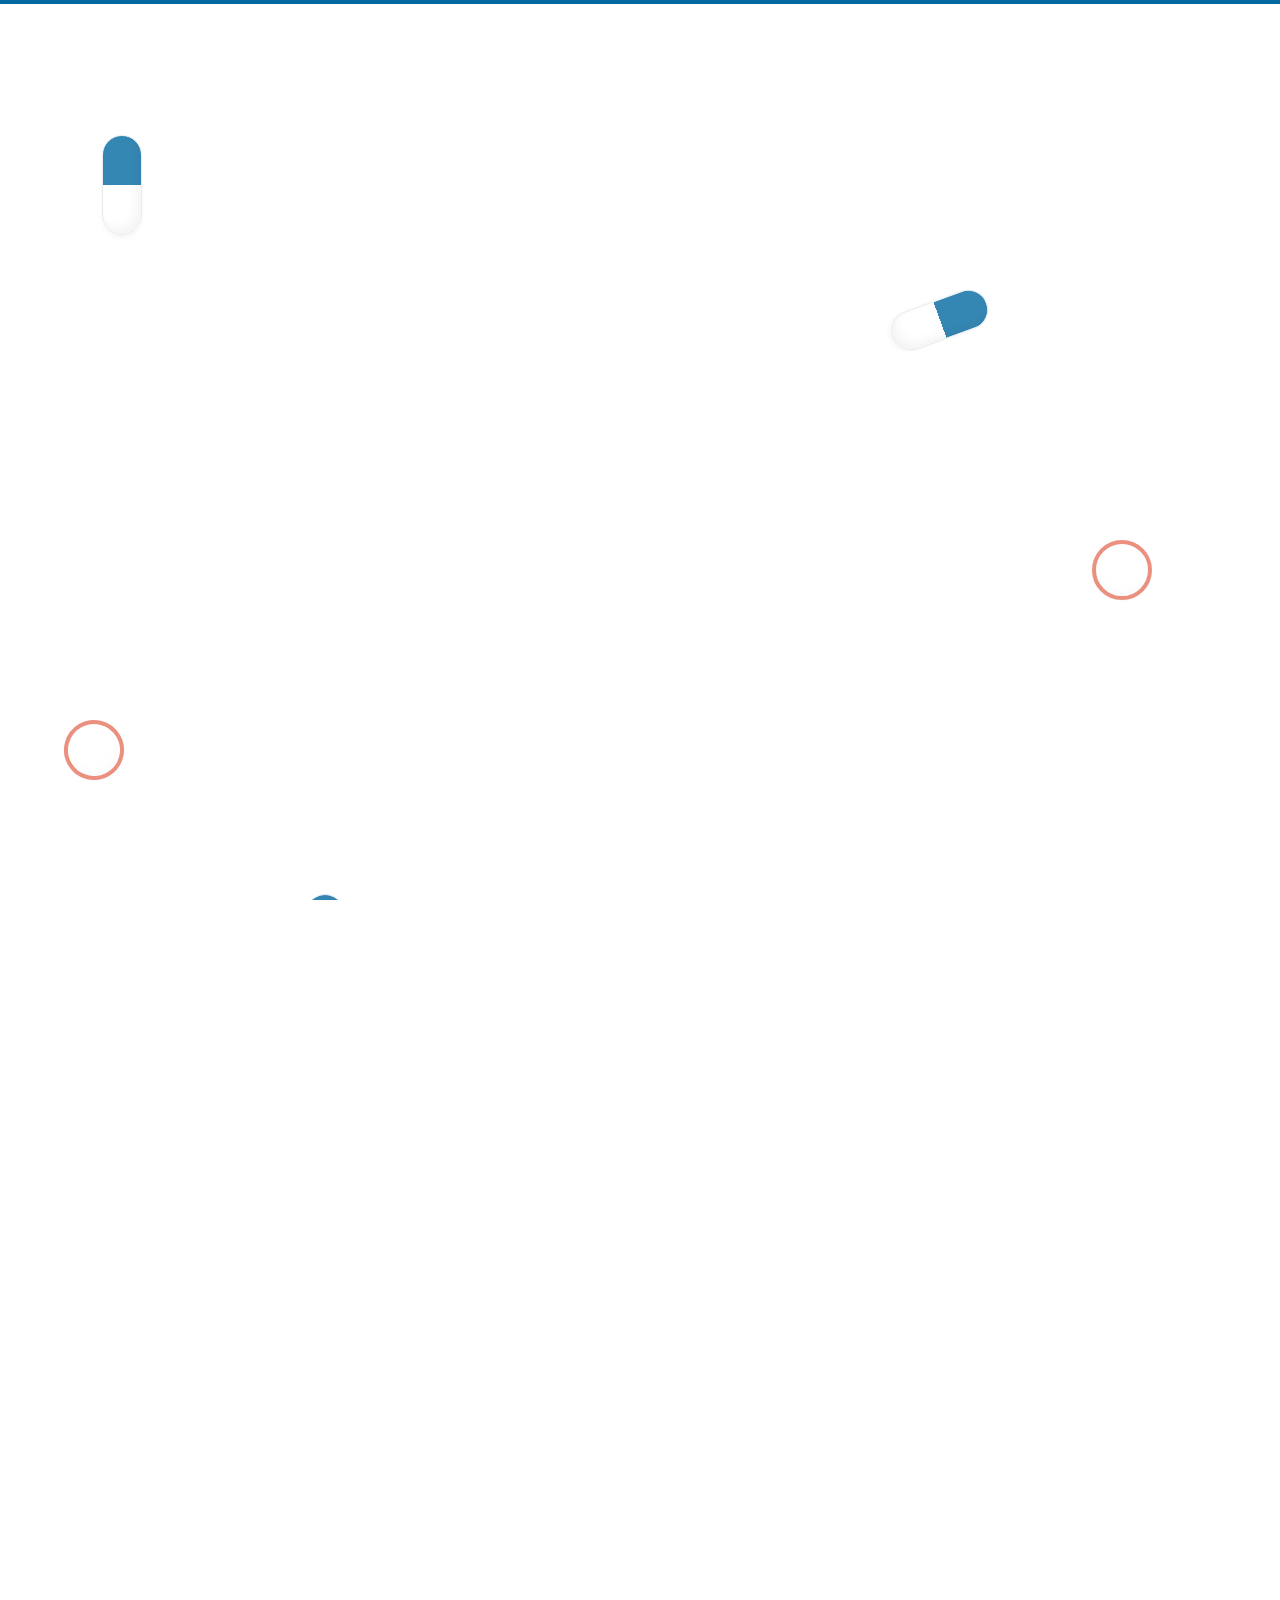
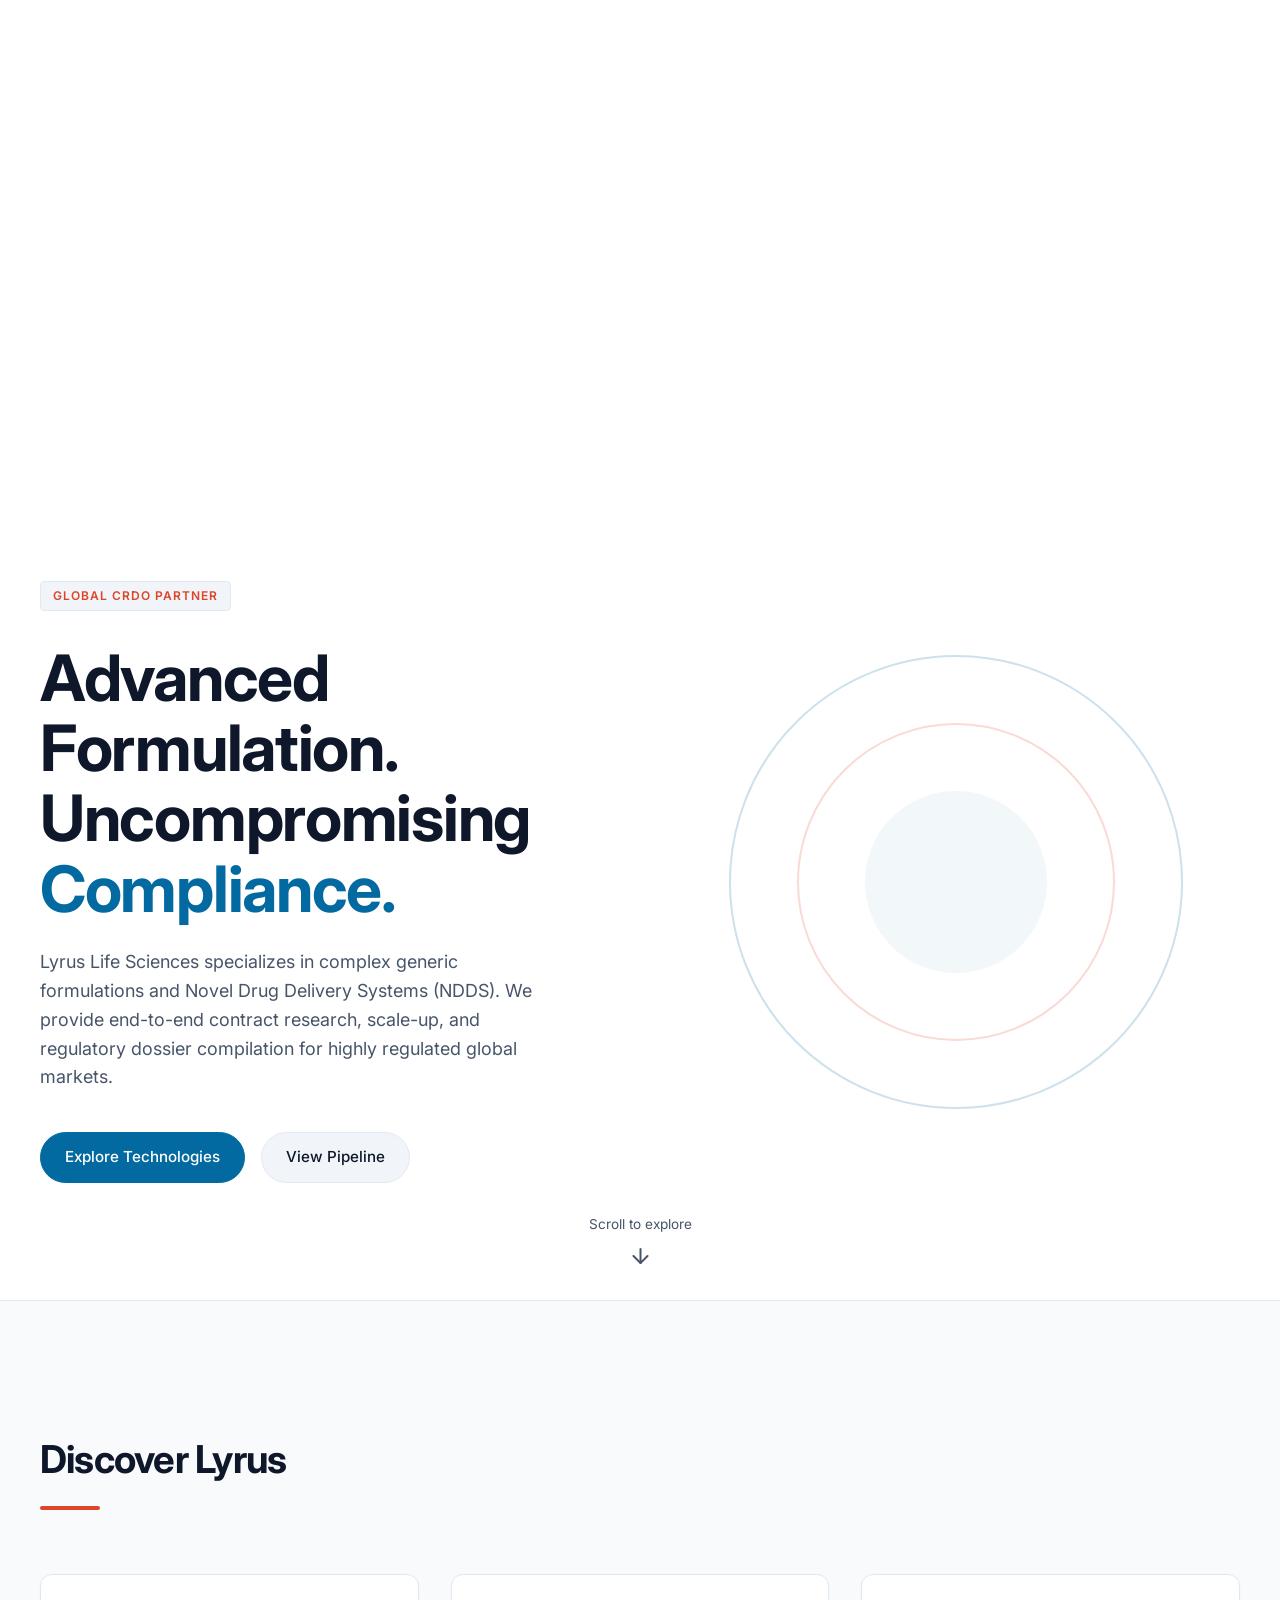
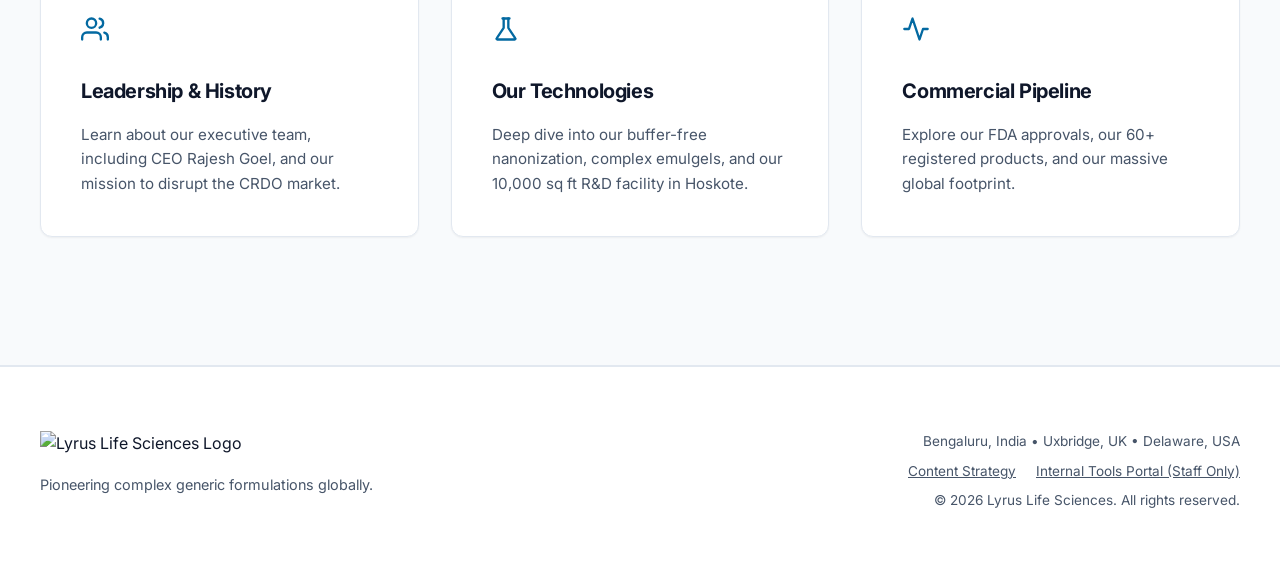
==== commit 5df9f8e5: "update website" ====
--- a/pages/website/index.html
+++ b/pages/website/index.html
@@ -22,6 +22,8 @@
           <li><a href="technologies.html">Technologies</a></li>
           <li><a href="pipeline.html">Pipeline</a></li>
           <li><a href="blogs.html">News</a></li>
+          <li><a href="docs.html">Docs</a></li>
+          <li><a href="strategy.html">Strategy</a></li>
           <li class="show-mobile-only"><a href="#" class="btn-primary" style="width: 100%; text-align: center;">Partner With Us</a></li>
         </ul>
         <div class="nav-actions">
@@ -144,7 +146,7 @@
         </div>
         <div class="footer-links">
           <p>Bengaluru, India • Uxbridge, UK • Delaware, USA</p>
-          <p><a href="../../tools/index.html" style="color: var(--text-muted); text-decoration: underline; font-size: 0.85rem;">Internal Tools Portal (Staff Only)</a></p>
+          <p><a href="strategy.html" style="color: var(--text-muted); text-decoration: underline; font-size: 0.85rem; margin-right: 1rem;">Content Strategy</a> <a href="../../tools/index.html" style="color: var(--text-muted); text-decoration: underline; font-size: 0.85rem;">Internal Tools Portal (Staff Only)</a></p>
           <p>&copy; 2026 Lyrus Life Sciences. All rights reserved.</p>
         </div>
       </div>
--- a/pages/website/style.css
+++ b/pages/website/style.css
@@ -91,7 +91,7 @@
 /* Scrollytelling Intro */
 #intro-sequence { height: 400vh; position: relative; width: 100%; z-index: 50; }
 .intro-sticky { position: sticky; top: 0; height: 100vh; width: 100%; display: flex; align-items: center; justify-content: center; overflow: hidden; }
-.intro-step { position: absolute; display: flex; flex-direction: column; align-items: center; gap: 2rem; opacity: 0; transform: translateY(50px) scale(0.9); transition: opacity 0.1s, transform 0.1s; max-width: 800px; text-align: center; }
+.intro-step { position: absolute; top: 50%; left: 50%; display: flex; flex-direction: column; align-items: center; gap: 2rem; opacity: 0; transform: translate(-50%, calc(-50% + 50px)) scale(0.9); transition: opacity 0.1s, transform 0.1s; width: 90%; max-width: 800px; text-align: center; }
 .intro-icon { background: var(--bg-tertiary); padding: 2rem; border-radius: 50%; box-shadow: var(--shadow-lg); }
 .intro-text { font-size: clamp(2rem, 4vw, 3.5rem); font-weight: 700; color: var(--text-primary); line-height: 1.2; }
 .intro-text span { color: var(--text-secondary); font-size: clamp(1.2rem, 2vw, 1.8rem); font-weight: 400; display: block; margin-top: 1rem; }
@@ -187,9 +187,11 @@
 .content-block p { color: var(--text-secondary); margin-bottom: 1.5rem; }
 
 /* Profile Cards for Leadership */
+.leadership-section { position: relative; padding: 6rem 0; background-image: url('assets/lyrus_executives_group.png'); background-size: cover; background-position: center top; background-attachment: fixed; }
+.leadership-overlay { position: absolute; top: 0; left: 0; width: 100%; height: 100%; background-color: var(--bg-primary); opacity: 0.88; z-index: 1; }
 .profile-grid { display: grid; grid-template-columns: repeat(auto-fit, minmax(280px, 1fr)); gap: 2rem; }
 .profile-card { background-color: var(--bg-primary); border: 1px solid var(--border-color); border-radius: 8px; padding: 2rem; text-align: center; }
-.profile-avatar { width: 100px; height: 100px; border-radius: 50%; background-color: var(--bg-tertiary); margin: 0 auto 1.5rem auto; display: flex; align-items: center; justify-content: center; color: var(--text-secondary); font-size: 2rem; font-weight: bold; }
+.profile-avatar { width: 100px; height: 100px; border-radius: 50%; background-color: var(--bg-tertiary); margin: 0 auto 1.5rem auto; display: flex; align-items: center; justify-content: center; color: var(--text-secondary); font-size: 2rem; font-weight: bold; object-fit: cover; border: 2px solid var(--border-color); }
 .profile-card h3 { margin-bottom: 0.5rem; }
 .profile-title { color: var(--brand-orange); font-weight: 600; font-size: 0.9rem; margin-bottom: 1rem; }
 
@@ -206,6 +208,92 @@
 .footer-container { max-width: 1200px; margin: 0 auto; display: flex; justify-content: space-between; align-items: flex-start; flex-wrap: wrap; gap: 2rem; }
 .footer-desc { color: var(--text-secondary); font-size: 0.9rem; margin-top: 1rem; }
 .footer-links p { color: var(--text-secondary); font-size: 0.85rem; text-align: right; margin-bottom: 0.5rem; }
+
+/* --- Docs Dashboard Styles --- */
+.dashboard-body { overflow-x: hidden; }
+.dashboard-body .navbar { top: 0.5rem; width: 95%; max-width: 1400px; }
+.docs-bg { z-index: -1; }
+.blur-large { filter: blur(60px); opacity: 0.3; width: 400px; height: 400px; background: var(--brand-blue); border-radius: 50%; top: -10%; left: -10%; position: absolute; }
+.blur-medium { filter: blur(80px); opacity: 0.2; width: 500px; height: 500px; background: var(--brand-orange); border-radius: 50%; bottom: -20%; right: -10%; position: absolute; }
+
+.dashboard-layout {
+  display: flex; gap: 2rem; max-width: 1400px; margin: 6rem auto 2rem; padding: 0 2rem; min-height: calc(100vh - 8rem);
+}
+
+.glass-panel {
+  background: rgba(var(--bg-primary-rgb), 0.7);
+  backdrop-filter: blur(20px);
+  -webkit-backdrop-filter: blur(20px);
+  border: 1px solid var(--border-color);
+  border-radius: 16px;
+  box-shadow: var(--shadow-lg);
+}
+[data-theme="light"] .glass-panel { background: rgba(255, 255, 255, 0.6); }
+[data-theme="dark"] .glass-panel { background: rgba(15, 23, 42, 0.6); }
+
+.dashboard-sidebar {
+  flex: 0 0 280px; padding: 2rem 1.5rem; display: flex; flex-direction: column; gap: 2rem; position: sticky; top: 6rem; height: fit-content;
+}
+.sidebar-header h2 { font-size: 1.25rem; color: var(--text-primary); }
+.sidebar-header p { font-size: 0.85rem; color: var(--text-secondary); }
+
+.sidebar-nav { display: flex; flex-direction: column; gap: 0.5rem; }
+.sidebar-nav a {
+  display: flex; align-items: center; gap: 1rem; padding: 0.85rem 1rem; color: var(--text-secondary);
+  text-decoration: none; font-weight: 500; border-radius: 8px; transition: all 0.3s ease;
+}
+.sidebar-nav a svg { opacity: 0.7; transition: transform 0.3s ease; }
+.sidebar-nav a:hover, .sidebar-nav a.active {
+  background: var(--bg-tertiary); color: var(--brand-blue);
+}
+.sidebar-nav a.active {
+  border-left: 3px solid var(--brand-blue); border-radius: 0 8px 8px 0; background: rgba(3, 105, 161, 0.05);
+}
+[data-theme="dark"] .sidebar-nav a.active { background: rgba(56, 189, 248, 0.1); }
+.sidebar-nav a:hover svg, .sidebar-nav a.active svg { opacity: 1; transform: scale(1.1); color: var(--brand-blue); }
+
+.dashboard-content {
+  flex: 1; padding: 3rem; overflow-y: auto;
+}
+
+.docs-header { display: flex; align-items: center; gap: 1.5rem; margin-bottom: 2.5rem; border-bottom: 1px solid var(--border-color); padding-bottom: 1.5rem; }
+.docs-icon-large {
+  display: flex; align-items: center; justify-content: center; width: 60px; height: 60px;
+  background: var(--bg-tertiary); color: var(--brand-blue); border-radius: 12px; box-shadow: var(--shadow-sm);
+}
+.docs-icon-large svg { width: 32px; height: 32px; }
+.docs-header h1 { font-size: 2.25rem; margin: 0; }
+
+.docs-body h2 { font-size: 1.5rem; margin: 2rem 0 1rem; color: var(--text-primary); }
+.docs-body h3 { font-size: 1.2rem; margin: 1.5rem 0 0.75rem; color: var(--text-primary); }
+.docs-body p { margin-bottom: 1.25rem; font-size: 1.05rem; color: var(--text-secondary); line-height: 1.7; }
+
+.highlight-box, .alert-box {
+  padding: 1.5rem; border-radius: 12px; margin-bottom: 1.5rem; background: var(--bg-tertiary); border: 1px solid var(--border-color);
+}
+.highlight-box.success { border-color: #059669; background: rgba(5, 150, 105, 0.05); }
+.alert-box.warning { border-color: var(--brand-orange); background: rgba(222, 69, 40, 0.05); }
+.highlight-box strong, .alert-box strong { display: block; margin-bottom: 0.5rem; font-size: 1.1rem; color: var(--text-primary); }
+[data-theme="dark"] .highlight-box.success { border-color: #34D399; background: rgba(52, 211, 153, 0.05); }
+
+.stats-grid { display: grid; grid-template-columns: repeat(auto-fit, minmax(150px, 1fr)); gap: 1.5rem; margin: 2rem 0; }
+.stat-card {
+  padding: 1.5rem; text-align: center; background: var(--bg-primary); border: 1px solid var(--border-color); border-radius: 12px; box-shadow: var(--shadow-sm);
+}
+.stat-card .stat-value { display: block; font-size: 2.5rem; font-weight: 700; color: var(--brand-blue); line-height: 1.1; margin-bottom: 0.5rem; }
+.stat-card .stat-label { font-size: 0.85rem; font-weight: 500; color: var(--text-secondary); text-transform: uppercase; letter-spacing: 0.5px; }
+
+.tech-feature { margin-bottom: 1.5rem; padding-left: 1.5rem; border-left: 3px solid var(--brand-blue); }
+.tech-feature h4 { font-size: 1.1rem; margin-bottom: 0.5rem; }
+
+.feature-list { list-style: none; padding-left: 0; margin-bottom: 1.5rem; display: flex; flex-direction: column; gap: 0.75rem; }
+.feature-list li { position: relative; padding-left: 1.5rem; font-size: 1.05rem; color: var(--text-secondary); }
+.feature-list li::before { content: "•"; position: absolute; left: 0; color: var(--brand-blue); font-size: 1.5rem; line-height: 1; top: -2px; }
+
+@media (max-width: 900px) {
+  .dashboard-layout { flex-direction: column; }
+  .dashboard-sidebar { flex: none; position: static; }
+}
 
 /* Entrance Choreography */
 .hidden-scroll { opacity: 0; filter: blur(8px); transform: translateY(40px) scale(0.95); transition: opacity 0.8s cubic-bezier(0.16, 1, 0.3, 1), transform 0.8s cubic-bezier(0.16, 1, 0.3, 1), filter 0.8s cubic-bezier(0.16, 1, 0.3, 1); }
@@ -223,6 +311,8 @@
   .divider { margin-inline: auto; }
   .infra-list { align-items: center; }
   .pipeline-stats { width: 100%; justify-content: space-around; flex-wrap: wrap;}
+  .market-card { width: 280px; padding: 1.5rem; }
+  .leadership-section { padding: 4rem 0; }
 }
 
 .mobile-menu-btn { display: none; }
